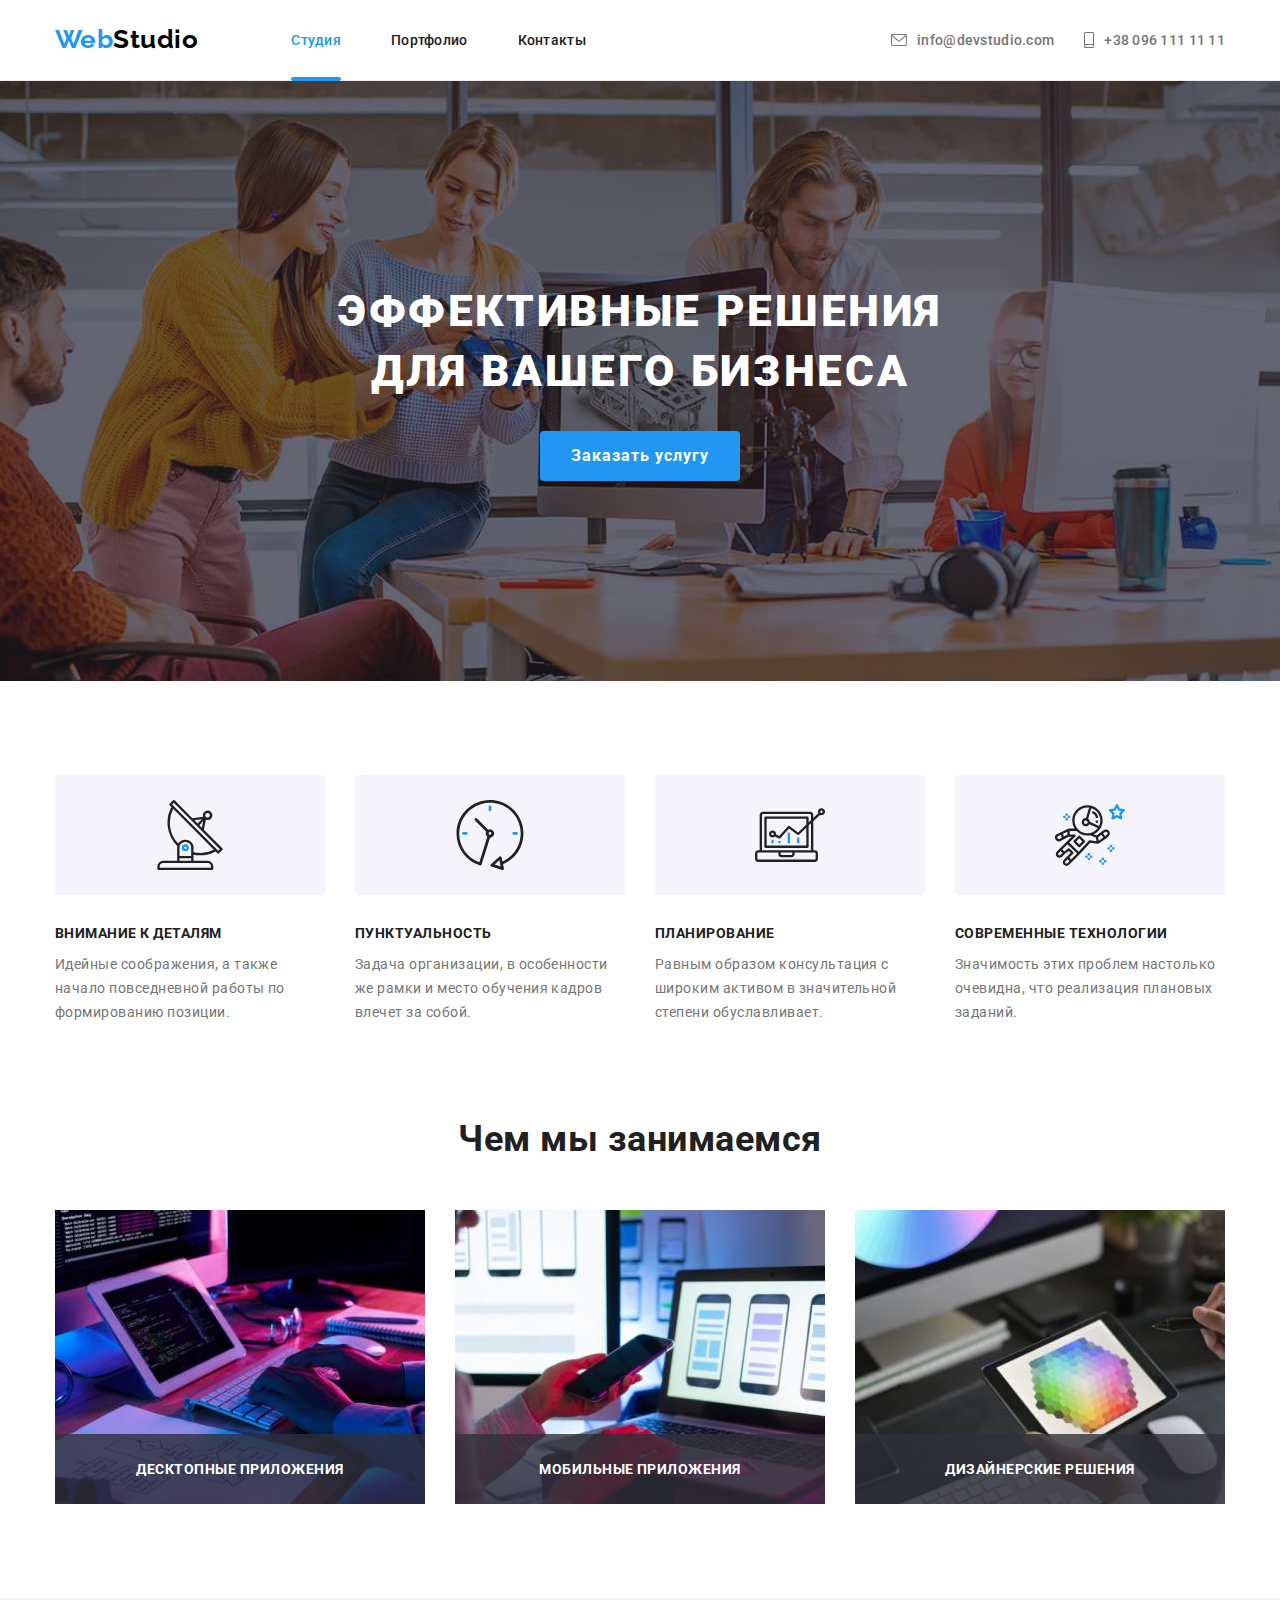
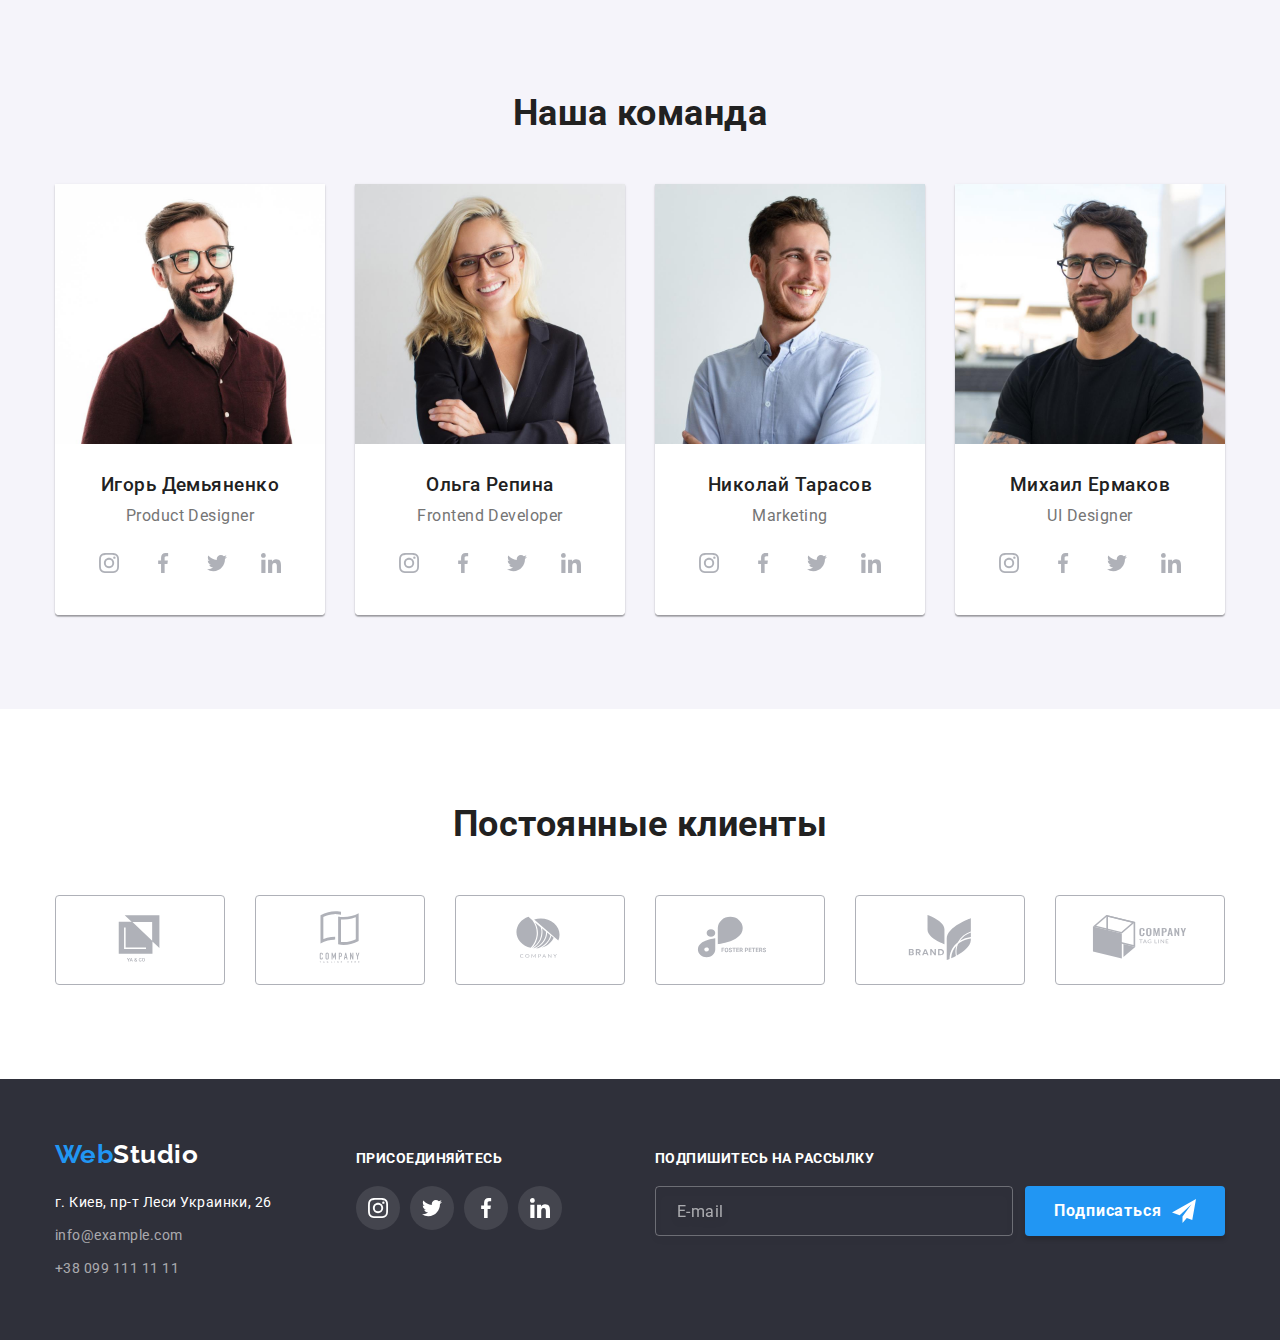
==== index.html @ a2071060 "adds files to project" ====
<!DOCTYPE html>
<html lang="ru">

<head>
  <meta charset="UTF-8">
  <meta http-equiv="X-UA-Compatible" content="IE=edge">
  <meta name="viewport" content="width=device-width, initial-scale=1.0">
  <title>Студия</title>
  <link rel="stylesheet" href="https://cdnjs.cloudflare.com/ajax/libs/modern-normalize/1.1.0/modern-normalize.css"
    integrity="sha512-Y0MM+V6ymRKN2zStTqzQ227DWhhp4Mzdo6gnlRnuaNCbc+YN/ZH0sBCLTM4M0oSy9c9VKiCvd4Jk44aCLrNS5Q=="
    crossorigin="anonymous" referrerpolicy="no-referrer" />
  <link rel="preconnect" href="https://fonts.googleapis.com">
  <link rel="preconnect" href="https://fonts.gstatic.com" crossorigin>
  <link href="https://fonts.googleapis.com/css2?family=Raleway:wght@700&family=Roboto:wght@400;500;700;900&display=swap"
    rel="stylesheet">
  <link rel="stylesheet" href="./css/styles.css">
</head>

<body>

  <!--шапка-->
  <header class="header-site">
    <div class="container header-conteiner">
      <a class="logo" href="./index.html" lang="en"> <span class="part-logo">Web</span>Studio</a>
      <nav>
        <ul class="navigation">
          <li class="navigation-item"><a class="navigation-link active" href="./index.html">Студия</a></li>
          <li class="navigation-item"><a class="navigation-link" href="./portfolio.html">Портфолио</a></li>
          <li class="navigation-item"><a class="navigation-link" href="">Контакты</a></li>
        </ul>
      </nav>
      <ul class="contact">
        <li class="contact-item">
          <a class="contact-link" href="mailto:info@devstudio.com" lang="en">
            <svg class="icon-heder" width="16" height="12">
              <use href="./images/icons.svg#icon-envelope"></use>
            </svg>info@devstudio.com
          </a>
        </li>
        <li class="contact-item">
          <a class="contact-link" href="tel:+380961111111">
            <svg class="icon-heder" width="10" height="16">
              <use href="./images/icons.svg#icon-smartphone"></use>
            </svg>+38 096 111 11 11
          </a>
        </li>
      </ul>
    </div>
  </header>
  <!--основний блок-->
  <main>
    <section class="section-hero">
      <!--<div class="container">-->
      <h1 class="title">Эффективные решения для вашего бизнеса</h1>
      <button class="btn" type="button" data-modal-open>Заказать услугу</button>
      <!--</div>-->
    </section>
    <section class="section">
      <div class="container">
        <h2 class="visually-hidden">Нашы преимущества</h2>
        <ul class="advantages">
          <li class="advantages-item">
            <div class="advantages-icon">
              <svg width="70" height="70">
                <use href="./images/icons.svg#icon-antenna"></use>
              </svg>
            </div>
            <h3 class="advantages-title">Внимание к деталям</h3>
            <p class="advantages-text">Идейные соображения, а также начало повседневной работы по формированию
              позиции.</p>
          </li>
          <li class="advantages-item">
            <div class="advantages-icon">
              <svg width="70" height="70">
                <use href="./images/icons.svg#icon-clock"></use>
              </svg>
            </div>
            <h3 class="advantages-title">Пунктуальность</h3>
            <p class="advantages-text">Задача организации, в особенности же рамки и место обучения кадров влечет за
              собой.</p>
          </li>
          <li class="advantages-item">
            <div class="advantages-icon">
              <svg width="70" height="70">
                <use href="./images/icons.svg#icon-diagram"></use>
              </svg>
            </div>
            <h3 class="advantages-title">Планирование</h3>
            <p class="advantages-text">Равным образом консультация с широким активом в значительной степени
              обуславливает.</p>
          </li>
          <li class="advantages-item">
            <div class="advantages-icon">
              <svg width="70" height="70">
                <use href="./images/icons.svg#icon-astronaut"></use>
              </svg>
            </div>
            <h3 class="advantages-title">Современные технологии</h3>
            <p class="advantages-text">Значимость этих проблем настолько очевидна, что реализация плановых заданий.
            </p>
          </li>
        </ul>
      </div>
    </section>
    <section class="section section-our-work">
      <div class="container">
        <h2 class="our-work-title">Чем мы занимаемся</h2>
        <ul class="our-work">
          <li class="our-work-item">
            <img src="./images/box_1.jpg" alt="пишем код" width="370" height="294">
            <div class="picture-caption">
              <h3 class="caption-title">Десктопные приложения</р>
            </div>
          </li>
          <li class="our-work-item">
            <img src="./images/box_2.jpg" alt="делаем мобильные приложения" width="370" height="294">
            <div class="picture-caption">
              <h3 class="caption-title">Мобильные приложения</h3>
            </div>
          </li>
          <li class="our-work-item">
            <img src="./images/box_3.jpg" alt="занимаемся дизайнерством" width="370" height="294">
            <div class="picture-caption">
              <h3 class="caption-title">Дизайнерские решения</h3>
            </div>
          </li>
        </ul>
      </div>
    </section>
    <section class="section section-background">
      <div class="container">
        <h2 class="team-title">Наша команда</h2>
        <ul class="team">
          <li class="team-item">
            <img src="./images/img_1.jpg" alt="Игорь Демьяненко" width="270" height="260">
            <div class="team-description">
              <h3 class="team-name">Игорь Демьяненко</h3>
              <p class="team-text">Product Designer</p>
              <ul class="social">
                <li class="social-item"><a class="social-link" href="">
                    <svg class="icon-social" width="20" height="20">
                      <use href="./images/icons.svg#icon-instagram"></use>
                    </svg></a>
                </li>
                <li class="social-item"><a class="social-link" href="">
                    <svg class="icon-social" width="20" height="20">
                      <use href="./images/icons.svg#icon-facebook"></use>
                    </svg></a>
                </li>
                <li class="social-item"><a class="social-link" href="">
                    <svg class="icon-social" width="20" height="20">
                      <use href="./images/icons.svg#icon-twitter"></use>
                    </svg></a>
                </li>
                <li class="social-item"><a class="social-link" href="">
                    <svg class="icon-social" width="20" height="20">
                      <use href="./images/icons.svg#icon-linkedin"></use>
                    </svg></a>
                </li>
              </ul>
            </div>
          </li>
          <li class="team-item">
            <img src="./images/img_2.jpg" alt="Ольга Репина" width="270" height="260">
            <div class="team-description">
              <h3 class="team-name">Ольга Репина</h3>
              <p class="team-text">Frontend Developer</p>
              <ul class="social">
                <li class="social-item"><a class="social-link" href="">
                    <svg class="icon-social" width="20" height="20">
                      <use href="./images/icons.svg#icon-instagram"></use>
                    </svg></a>
                </li>
                <li class="social-item"><a class="social-link" href="">
                    <svg class="icon-social" width="20" height="20">
                      <use href="./images/icons.svg#icon-facebook"></use>
                    </svg></a>
                </li>
                <li class="social-item"><a class="social-link" href="">
                    <svg class="icon-social" width="20" height="20">
                      <use href="./images/icons.svg#icon-twitter"></use>
                    </svg></a>
                </li>
                <li class="social-item"><a class="social-link" href="">
                    <svg class="icon-social" width="20" height="20">
                      <use href="./images/icons.svg#icon-linkedin"></use>
                    </svg></a>
                </li>
              </ul>
            </div>
          </li>
          <li class="team-item">
            <img src="./images/img_3.jpg" alt="Николай Тарасов" width="270" height="260">
            <div class="team-description">
              <h3 class="team-name">Николай Тарасов</h3>
              <p class="team-text">Marketing</p>
              <ul class="social">
                <li class="social-item"><a class="social-link" href="">
                    <svg class="icon-social" width="20" height="20">
                      <use href="./images/icons.svg#icon-instagram"></use>
                    </svg></a>
                </li>
                <li class="social-item"><a class="social-link" href="">
                    <svg class="icon-social" width="20" height="20">
                      <use href="./images/icons.svg#icon-facebook"></use>
                    </svg></a>
                </li>
                <li class="social-item"><a class="social-link" href="">
                    <svg class="icon-social" width="20" height="20">
                      <use href="./images/icons.svg#icon-twitter"></use>
                    </svg></a>
                </li>
                <li class="social-item"><a class="social-link" href="">
                    <svg class="icon-social" width="20" height="20">
                      <use href="./images/icons.svg#icon-linkedin"></use>
                    </svg></a>
                </li>
              </ul>
            </div>
          </li>
          <li class="team-item">
            <img src="./images/img_4.jpg" alt="Михаил Ермаков" width="270" height="260">
            <div class="team-description">
              <h3 class="team-name">Михаил Ермаков</h3>
              <p class="team-text">UI Designer</p>
              <ul class="social">
                <li class="social-item"><a class="social-link" href="">
                    <svg class="icon-social" width="20" height="20">
                      <use href="./images/icons.svg#icon-instagram"></use>
                    </svg></a>
                </li>
                <li class="social-item"><a class="social-link" href="">
                    <svg class="icon-social" width="20" height="20">
                      <use href="./images/icons.svg#icon-facebook"></use>
                    </svg></a>
                </li>
                <li class="social-item"><a class="social-link" href="">
                    <svg class="icon-social" width="20" height="20">
                      <use href="./images/icons.svg#icon-twitter"></use>
                    </svg></a>
                </li>
                <li class="social-item"><a class="social-link" href="">
                    <svg class="icon-social" width="20" height="20">
                      <use href="./images/icons.svg#icon-linkedin"></use>
                    </svg></a>
                </li>
              </ul>
            </div>
          </li>
        </ul>
      </div>
    </section>
    <section class="section">
      <div class="container">
        <h2 class="client-title">Постоянные клиенты</h2>
        <ul class="client">
          <li class="client-item"><a class="client-link" href="">
              <svg class="icon-client" width="106" height="60">
                <use href="./images/icons.svg#icon-Logo"></use>
              </svg></a></li>
          <li class="client-item"><a class="client-link" href="">
              <svg class="icon-client" width="106" height="60">
                <use href="./images/icons.svg#icon-Logocompany"></use>
              </svg></a></li>
          <li class="client-item"><a class="client-link" href="">
              <svg class="icon-client" width="106" height="60">
                <use href="./images/icons.svg#icon-Logocompanyone"></use>
              </svg></a></li>
          <li class="client-item"><a class="client-link" href="">
              <svg class="icon-client" width="106" height="60">
                <use href="./images/icons.svg#icon-Logofosters"></use>
              </svg></a></li>
          <li class="client-item"><a class="client-link" href="">
              <svg class="icon-client" width="106" height="60">
                <use href="./images/icons.svg#icon-Logobrand"></use>
              </svg></a></li>
          <li class="client-item"><a class="client-link" href="">
              <svg class="icon-client" width="106" height="60">
                <use href="./images/icons.svg#icon-Logotagline"></use>
              </svg></a></li>
        </ul>
      </div>
    </section>
  </main>
  <!--футер-->
  <footer class="footer-site">
    <div class="container footer-conteiner">
      <div class="logo-adress">
        <a class="logo-footer" href="./index.html" lang="en"> <span class="part-logo">Web</span>Studio</a>
        <address>
          <ul class="adress">
            <li class="adress-item"> <a class="adress-link" href="https://goo.gl/maps/tFTgQoa1LivprTz76" target="_blank"
                rel="noopener noreferrer nofollow">г. Киев, пр-т Леси Украинки, 26</a></li>
            <li class="adress-item"> <a class="adress-mail" href="mailto:info@devstudio.com"
                lang="en">info@example.com</a>
            </li>
            <li class="adress-item"> <a class="adress-tel" href="tel:+380961111111">+38 099 111 11 11</a></li>
          </ul>
        </address>
      </div>
      <div class="footer-social-conteiner">
        <p class="footer-text">присоединяйтесь</p>
        <ul class="social">
          <li class="social-item"><a class="social-link-footer" href="">
              <svg class="icon-social" width="20" height="20">
                <use href="./images/icons.svg#icon-instagram"></use>
              </svg></a>
          </li>
          <li class="social-item"><a class="social-link-footer" href="">
              <svg class="icon-social" width="20" height="20">
                <use href="./images/icons.svg#icon-twitter"></use>
              </svg></a>
          </li>
          <li class="social-item"><a class="social-link-footer" href="">
              <svg class="icon-social" width="20" height="20">
                <use href="./images/icons.svg#icon-facebook"></use>
              </svg></a>
          </li>
          <li class="social-item"><a class="social-link-footer" href="">
              <svg class="icon-social" width="20" height="20">
                <use href="./images/icons.svg#icon-linkedin"></use>
              </svg></a>
          </li>
        </ul>
      </div>
      <form class="form-subscribe">
        <p class="footer-text">Подпишитесь на рассылку</p>
        <div class="input-btn">
          <input class="input-subscribe" type="mail" name="subscribe-email" placeholder="E-mail">
          <button class="btn-subscribe" type="submit">Подписаться
            <svg class="icon-subscribe" width="24" height="24">
              <use href="./images/icons.svg#icon-send"></use>
            </svg></button>
        </div>
      </form>
    </div>
  </footer>
  <!--модалка для звернення-->
  <div class="backdrop is-hidden" data-modal>
    <div class="modal">
      <button type="button" class="btn-close" data-modal-close><svg class="icon-close" width="18" height="18">
          <use href="./images/icons.svg#icon-close-black"></use>
        </svg></button>
      <form class="field-form">
        <p class="field-form-title">Оставьте свои данные, мы вам перезвоним</p>
        <label class="field-label">
          <span class="mark">Имя</span>
          <input class="field-input" type="text" name="name">
          <svg class="field-icon" width="18" height="18">
            <use href="./images/icons.svg#icon-person-black"></use>
          </svg>
        </label>
        <label class="field-label">
          <span class="mark">Телефон</span>
          <input class="field-input" type="tel" name="tel">
          <svg class="field-icon" width="18" height="18">
            <use href="./images/icons.svg#icon-phone-black"></use>
          </svg>
        </label>
        <label class="field-label">
          <span class="mark">Почта</span>
          <input class="field-input" type="email" name="email">
          <svg class="field-icon" width="18" height="18">
            <use href="./images/icons.svg#icon-email-black"></use>
          </svg>
        </label>
        <label class="textarea-label">
          <span class="mark">Комментарий</span>
          <textarea class="field-textarea" name="textarea" placeholder="Введите текст"></textarea>
        </label>
        <label class="checkbox-label">
          <input class=" check visually-hidden" type="checkbox" name="policy">
          <span class="check-border">
            <svg width="16" height="15">
              <use href="./images/icons.svg#icon-Vector"></use>
            </svg>
          </span>
          <span class="checkbox-text">Соглашаюсь с рассылкой и принимаю
            <span class="checkbox-text">
              <a class="link-policy" href=""> <u> Условия договора </u></a></span></span>
        </label>
        <div class="field-btn">
          <button class="btn-send" type="submit">Отправить</button>
        </div>
      </form>
    </div>
  </div>
  <script src="./js/modal.js"></script>
</body>

</html>
---- css/styles.css ----
:root {
  --main-text-color: #212121;
  --secondary-text-color: #757575;
  --third-text-color: #fff;
  --accent-color: #2196f3;
  --margin-card: 30px;
}

body {
  font-family: Roboto, sans-serif;
  color: var(--main-text-color);
  letter-spacing: 0.03em;
}

h1,
h2,
h3,
p,
ul {
  margin: 0;
}

img {
  display: block;
  width: 100%;
  height: auto;
}

ul {
  list-style: none;
  padding: 0;
}

a {
  text-decoration: none;
}

.container {
  width: 1200px;
  margin: 0 auto;
  padding-left: 15px;
  padding-right: 15px;
}

.section {
  padding-top: 94px;
  padding-bottom: 94px;
}

/* ---------------------------HEADER---------------------------*/
.header-site {
  border-bottom: 1px solid #ececec;
  background-color: var(--third-text-color);
}

.header-conteiner {
  display: flex;
}

.logo {
  font-family: Raleway;
  font-weight: 700;
  font-size: 26px;
  line-height: calc(30.52 / 26);
  color: #000000;
  text-decoration: none;
  padding-top: 24px;
  padding-bottom: 25px;
  margin-right: 93px;
}

.part-logo {
  color: var(--accent-color);
}

.navigation {
  display: flex;
  font-weight: 500;
  font-size: 14px;
  line-height: calc(16.41 / 14);
  letter-spacing: 0.02em;
}

.navigation-item:not(:last-child) {
  margin-right: 50px;
}

.navigation-link {
  position: relative;
  display: block;
  height: 80px;
  padding-top: 32px;
  padding-bottom: 32px;
  color: var(--main-text-color);
  transition: color 250ms cubic-bezier(0.4, 0, 0.2, 1);
}

.navigation-link:hover,
.navigation-link:focus {
  color: var(--accent-color);
}

.active {
  color: var(--accent-color);
}

.active::after {
  position: absolute;
  content: '';
  display: block;
  background-color: var(--accent-color);
  width: 100%;
  height: 4px;
  border-radius: 2px;
  top: calc(100% - 3px);
}
.contact {
  display: flex;
  margin-left: auto;
}

.contact-item {
  font-weight: 500;
  font-size: 14px;
  line-height: calc(16.41 / 14);
  letter-spacing: 0.02em;
}

.contact-item:not(:last-child) {
  margin-right: 30px;
}

.contact-link {
  display: flex;
  align-items: center;
  padding-top: 32px;
  padding-bottom: 32px;
  color: var(--secondary-text-color);
  transition: color 250ms cubic-bezier(0.4, 0, 0.2, 1);
}

.contact-link:hover,
.contact-link:focus {
  color: var(--accent-color);
}

.icon-heder {
  fill: currentColor;
  margin-right: 10px;
}

/*----------------------------HERO--------------------------*/
.section-hero {
  background-image: linear-gradient(rgba(47, 48, 58, 0.4), rgba(47, 48, 58, 0.4)),
    url(../images/Img-hero.jpg);
  background-color: #c4c4c4;
  background-repeat: no-repeat;
  background-position: center;
  background-size: cover;
  height: 600px;
  max-width: 1600px;
  margin-right: auto;
  margin-left: auto;
  text-align: center;
  padding-top: 200px;
  padding-bottom: 200px;
}

.title {
  font-weight: 900;
  font-size: 44px;
  line-height: calc(60 / 44);
  text-align: center;
  letter-spacing: 0.06em;
  text-transform: uppercase;
  color: var(--third-text-color);
  max-width: 696px;
  margin: 0 auto 30px;
}

.btn {
  min-width: 200px;
  height: 50px;
  font-weight: 700;
  font-size: 16px;
  line-height: calc(30 / 16);
  align-items: center;
  text-align: center;
  letter-spacing: 0.06em;
  color: var(--third-text-color);
  background-color: var(--accent-color);
  border: transparent;
  border-radius: 4px;
  cursor: pointer;
  transition: background-color 250ms cubic-bezier(0.4, 0, 0.2, 1);
}

.btn:hover,
.btn:focus {
  background-color: #188ce8;
}

/*-----------------------SECTION ADVANTAGES----------------------*/
.visually-hidden {
  position: absolute;
  width: 1px;
  height: 1px;
  margin: -1px;
  padding: 0;
  overflow: hidden;
  border: 0;
  clip: rect(0 0 0 0);
}

.advantages {
  display: flex;
}

.advantages-item:not(:last-child) {
  margin-right: 30px;
}

.advantages-title {
  margin-bottom: 10px;
  font-size: 14px;
  font-weight: 700;
  line-height: calc(16.41 / 14);
  text-transform: uppercase;
}

.advantages-text {
  font-size: 14px;
  line-height: calc(24 / 14);
  color: var(--secondary-text-color);
}

.advantages-icon {
  display: flex;
  align-items: center;
  justify-content: center;
  margin-bottom: 30px;
  width: 270px;
  height: 120px;
  background-color: #f5f4fa;
  border-radius: 4px;
}
/*-----------------------SECTION OUR WORK END TEAM END CLIENT--------------------*/
.our-work-title,
.team-title,
.client-title {
  margin-bottom: 50px;
  font-weight: 700;
  font-size: 36px;
  line-height: calc(42 / 36);
  text-align: center;
}

.section-our-work {
  padding-top: 0;
}

.our-work {
  display: flex;
}

.our-work-item:not(:last-child) {
  margin-right: 30px;
}
.our-work-item {
  position: relative;
}

.picture-caption {
  position: absolute;
  display: flex;
  justify-content: center;
  align-items: center;
  bottom: 0;
  left: 0;
  background-color: rgba(47, 48, 58, 0.8);
  width: 100%;
  height: 70px;
}

.caption-title {
  font-weight: 700;
  font-size: 14px;
  line-height: calc(16.41 / 14);
  text-transform: uppercase;
  color: var(--third-text-color);
}

.section-background {
  background-color: #f5f4fa;
}

.team {
  display: flex;
  font-size: 16px;
  line-height: calc(19 / 16);
  text-align: center;
}

.team-item:not(:last-child) {
  margin-right: 30px;
}
.team-item {
  box-shadow: 0px 1px 3px rgba(0, 0, 0, 0.12), 0px 1px 1px rgba(0, 0, 0, 0.14),
    0px 2px 1px rgba(0, 0, 0, 0.2);
  border-radius: 0px 0px 4px 4px;
}
.team-description {
  padding-top: 30px;
  padding-bottom: 30px;
  background-color: var(--third-text-color);
  border-radius: 0px 0px 4px 4px;
}

.team-name {
  font-weight: 500;
  margin-bottom: 10px;
}

.team-text {
  font-weight: 400;
  color: var(--secondary-text-color);
  margin-bottom: 16px;
}

.social {
  display: flex;
  justify-content: center;
  align-items: center;
}

.social-item:not(:last-child) {
  margin-right: 10px;
}

.social-item {
  display: flex;
}

.social-link {
  display: block;
  padding: 12px;
  width: 44px;
  height: 44px;
  border-radius: 50%;
  color: #afb1b8;
  transition: background-color 250ms cubic-bezier(0.4, 0, 0.2, 1);
}

.social-link:hover,
.social-link:focus {
  background-color: var(--accent-color);
}
.icon-social {
  fill: currentColor;
  transition: fill 250ms cubic-bezier(0.4, 0, 0.2, 1);
}

.social-link:hover > .icon-social {
  fill: var(--third-text-color);
}
.social-link:focus > .icon-social {
  fill: var(--third-text-color);
}
.client {
  display: flex;
}

.client-item:not(:last-child) {
  margin-right: 30px;
}
.client-link {
  display: block;
  padding: 12px 31px;
  border: 1px solid #afb1b8;
  color: #afb1b8;
  border-radius: 4px;
  transition: border 250ms cubic-bezier(0.4, 0, 0.2, 1);
}

.icon-client {
  fill: currentColor;
  transition: fill 250ms cubic-bezier(0.4, 0, 0.2, 1);
}

.client-link:hover,
.client-link:focus {
  border: 1px solid var(--accent-color);
}

.client-link:hover > .icon-client {
  fill: var(--accent-color);
}

.client-link:focus > .icon-client {
  fill: var(--accent-color);
}

/*--------------------FOOTER---------------------------*/
.footer-site {
  background-color: #2f303a;
  padding-top: 60px;
  padding-bottom: 60px;
}

.logo-footer {
  font-family: Raleway;
  font-weight: 700;
  font-size: 26px;
  line-height: calc(30.52 / 26);
  color: var(--third-text-color);
  text-decoration: none;
  display: block;
  margin-bottom: 20px;
}

.footer-conteiner {
  display: flex;
  align-items: baseline;
}

.footer-social-conteiner {
  margin-right: 93px;
}

.footer-text {
  font-weight: 700;
  font-size: 14px;
  line-height: calc(16 / 14);
  text-transform: uppercase;
  color: var(--third-text-color);
  margin-bottom: 20px;
}

.social-link-footer {
  display: block;
  padding: 12px;
  width: 44px;
  height: 44px;
  border-radius: 50%;
  color: var(--third-text-color);
  background-color: rgba(255, 255, 255, 0.1);
  transition: background-color 250ms cubic-bezier(0.4, 0, 0.2, 1);
}

.social-link-footer:focus,
.social-link-footer:hover {
  background-color: var(--accent-color);
}

.logo-adress {
  flex-grow: 1;
  margin-right: 70px;
}
.adress {
  font-style: normal;
  font-size: 14px;
  line-height: calc(24 / 14);
}

.adress-item:not(:last-child) {
  margin-bottom: 9px;
}

.adress-link {
  color: var(--third-text-color);
}

.adress-mail,
.adress-tel {
  color: rgba(255, 255, 255, 0.6);
}

.form-subscribe {
  display: flex;
  flex-direction: column;
}

.input-btn {
  display: flex;
}
.input-subscribe {
  width: 358px;
  padding: 5px;
  color: rgba(255, 255, 255, 0.6);
  height: 50px;
  margin-right: 12px;
  background-color: transparent;
  border: 1px solid rgba(255, 255, 255, 0.3);
  outline: none;
  border-radius: 4px;
  filter: drop-shadow(0px 4px 4px rgba(0, 0, 0, 0.15));
}

.input-subscribe::placeholder {
  font-size: 16px;
  line-height: calc(20 / 16);
  letter-spacing: 0.03em;
  color: rgba(255, 255, 255, 0.6);
  padding-left: 16px;
}

.btn-subscribe {
  display: flex;
  align-items: center;
  justify-content: center;
  min-width: 200px;
  height: 50px;
  font-weight: 700;
  font-size: 16px;
  line-height: calc(30 / 16);
  letter-spacing: 0.06em;
  color: var(--third-text-color);
  background-color: var(--accent-color);
  box-shadow: 0px 4px 4px rgba(0, 0, 0, 0.15);
  border-radius: 4px;
  border: transparent;
}

.icon-subscribe {
  fill: var(--third-text-color);
  margin-left: 10px;
}
/*--------------------PORTFOLIO------------------------*/
.portfolio-title-hidden {
  position: absolute;
  width: 1px;
  height: 1px;
  margin: -1px;
  padding: 0;
  overflow: hidden;
  border: 0;
  clip: rect(0 0 0 0);
}

.filter {
  display: flex;
  justify-content: center;
  align-items: center;
  margin-bottom: 50px;
}

.filter-item:not(:last-child) {
  margin-right: 8px;
}

.filter-btn {
  font-weight: 500;
  font-size: 16px;
  line-height: calc(26 / 16);
  text-align: center;
  letter-spacing: 0.03em;
  background-color: #f5f4fa;
  border-radius: 4px;
  padding: 6px 22px;
  border: none;
  cursor: pointer;
  transition: background-color 250ms cubic-bezier(0.4, 0, 0.2, 1),
    box-shadow 250ms cubic-bezier(0.4, 0, 0.2, 1), color 250ms cubic-bezier(0.4, 0, 0.2, 1);
}

.filter-btn:focus,
.filter-btn:hover {
  box-shadow: 0px 3px 1px rgba(0, 0, 0, 0.1), 0px 1px 2px rgba(0, 0, 0, 0.08),
    0px 2px 2px rgba(0, 0, 0, 0.12);
  border-radius: 4px;
  background-color: var(--accent-color);
  color: var(--third-text-color);
}

.gallery {
  display: flex;
  flex-wrap: wrap;
  padding: 0;
  margin: 0;
  margin-right: calc(-1 * var(--margin-card));
  margin-bottom: calc(-1 * var(--margin-card));
}

.gallery-item {
  flex-basis: calc(100% / 3 - var(--margin-card));
  margin-right: var(--margin-card);
  margin-bottom: var(--margin-card);
}

.gallery-link {
  display: block;
  color: var(--main-text-color);
  transition: box-shadow 250ms cubic-bezier(0.4, 0, 0.2, 1);
}

.gallery-link:hover,
.gallery-link:focus {
  box-shadow: 0px 1px 1px rgba(0, 0, 0, 0.12), 0px 4px 4px rgba(0, 0, 0, 0.06),
    1px 4px 6px rgba(0, 0, 0, 0.16);
}

.gallery-overlay {
  position: relative;
  overflow: hidden;
}

.gallery-overlay-text {
  position: absolute;
  bottom: 0;
  left: 0;
  height: 100%;
  /* overflow: auto; */
  transform: translateY(100%);
  background-color: rgba(33, 150, 243, 0.9);
  font-size: 18px;
  line-height: calc(28 / 18);
  color: var(--third-text-color);
  padding: 63px 24px;
  transition: transform 250ms cubic-bezier(0.4, 0, 0.2, 1);
}

.gallery-link:hover .gallery-overlay-text,
.gallery-link:focus .gallery-overlay-text {
  transform: translateY(0%);
}

.gallery-description {
  padding: 20px 24px;
  background-color: var(--third-text-color);
  border-bottom: 1px solid #eee;
  border-right: 1px solid #eee;
  border-left: 1px solid #eee;
}

.gallery-title {
  font-weight: 700;
  font-size: 18px;
  line-height: calc(36 / 18);
  letter-spacing: 0.06em;
  margin-bottom: 4px;
}

.gallery-text {
  font-size: 16px;
  line-height: calc(30 / 16);
  color: var(--secondary-text-color);
}

/* ---------------BACKDROP END MODAL------------------ */
.backdrop {
  position: fixed;
  background-color: rgba(0, 0, 0, 0.2);
  height: 100vh;
  width: 100vw;
  top: 0;
  opacity: 1;
  transition: opacity 500ms cubic-bezier(0.4, 0, 0.2, 1),
    visibility 500ms cubic-bezier(0.4, 0, 0.2, 1);
}

.backdrop.is-hidden {
  opacity: 0;
  visibility: hidden;
  pointer-events: none;
}

.backdrop.is-hidden .modal {
  transform: translate(-50%, -50%) scale(0);
}

.modal {
  position: absolute;
  transform: translate(-50%, -50%) scale(1);
  width: 528px;
  height: 581px;
  top: 50%;
  left: 50%;
  background: var(--third-text-color);
  box-shadow: 0px 1px 3px rgba(0, 0, 0, 0.12), 0px 1px 1px rgba(0, 0, 0, 0.14),
    0px 2px 1px rgba(0, 0, 0, 0.2);
  border-radius: 4px;
  transition: transform 500ms cubic-bezier(0.4, 0, 0.2, 1);
}

.btn-close {
  position: absolute;
  display: flex;
  align-items: center;
  right: 8px;
  top: 8px;
  min-width: 30px;
  height: 30px;
  background-color: var(--third-text-color);
  border: 1px solid rgba(0, 0, 0, 0.1);
  border-radius: 50%;
}

.btn-close:focus .icon-close,
.btn-close:hover .icon-close {
  fill: var(--accent-color);
}

.icon-close {
  transition: fill 250ms cubic-bezier(0.4, 0, 0.2, 1);
}
/* ------------FORM--------------------- */
.field-form {
  display: flex;
  flex-direction: column;
  padding: 40px;
}

.field-form-title {
  font-weight: 700;
  font-size: 20px;
  line-height: calc(23 / 20);
  text-align: center;
  letter-spacing: 0.03em;
  color: var(--main-text-color);
  margin-bottom: 12px;
}

.field-label {
  position: relative;
  margin-bottom: 10px;
  display: flex;
  flex-direction: column;
}

.mark {
  font-size: 12px;
  line-height: calc(14 / 12);
  letter-spacing: 0.01em;
  color: var(--secondary-text-color);
  margin-bottom: 4px;
}

.field-input {
  height: 40px;
  padding-left: 42px;
  border: 1px solid rgba(33, 33, 33, 0.2);
  border-radius: 4px;
  outline: none;
  transition: border 250ms cubic-bezier(0.4, 0, 0.2, 1);
}

.field-icon {
  position: absolute;
  top: 50%;
  left: 12px;
  transition: fill 250ms cubic-bezier(0.4, 0, 0.2, 1);
}

.field-input:focus {
  border-color: var(--accent-color);
  cursor: pointer;
}

.field-input:focus + .field-icon {
  fill: var(--accent-color);
}

.field-textarea {
  width: 100%;
  height: 120px;
  border: 1px solid rgba(33, 33, 33, 0.2);
  box-sizing: border-box;
  border-radius: 4px;
  padding: 12px 16px;
  resize: none;
  outline: none;
  transition: border 250ms cubic-bezier(0.4, 0, 0.2, 1);
}

.field-textarea:focus {
  border-color: var(--accent-color);
  cursor: pointer;
}
.textarea-label {
  display: flex;
  flex-direction: column;
  margin-bottom: 20px;
}

.field-textarea::placeholder {
  font-size: 12px;
  line-height: calc(14 / 12);
  letter-spacing: 0.01em;
  color: rgba(117, 117, 117, 0.5);
}
.checkbox-label {
  display: flex;
  align-items: center;
  justify-content: center;
  margin-bottom: 30px;
  cursor: pointer;
}

.check-border {
  width: 16px;
  height: 15px;
  border: 2px solid var(--main-text-color);
  border-radius: 2px;
  display: flex;
  align-items: center;
  justify-content: center;
  margin-right: 8px;
  transition: boborder-color 250ms cubic-bezier(0.4, 0, 0.2, 1),
    background-color 250ms cubic-bezier(0.4, 0, 0.2, 1);
}

.checkbox-text {
  font-size: 14px;
  line-height: calc(24 / 14);
  color: var(--secondary-text-color);
}
.check:checked + .check-border {
  border-color: var(--accent-color);
  background-color: var(--accent-color);
}

.link-policy {
  color: var(--accent-color);
}

.field-btn {
  text-align: center;
}

.btn-send {
  min-width: 200px;
  height: 50px;
  font-weight: 700;
  font-size: 16px;
  line-height: calc(30 / 16);
  letter-spacing: 0.06em;
  color: var(--third-text-color);
  background-color: var(--accent-color);
  box-shadow: 0px 4px 4px rgba(0, 0, 0, 0.15);
  border: transparent;
  border-radius: 4px;
  transition: background-color 250ms cubic-bezier(0.4, 0, 0.2, 1);
}

.btn-send:hover,
.btn-send:focus {
  background-color: #188ce8;
  cursor: pointer;
}
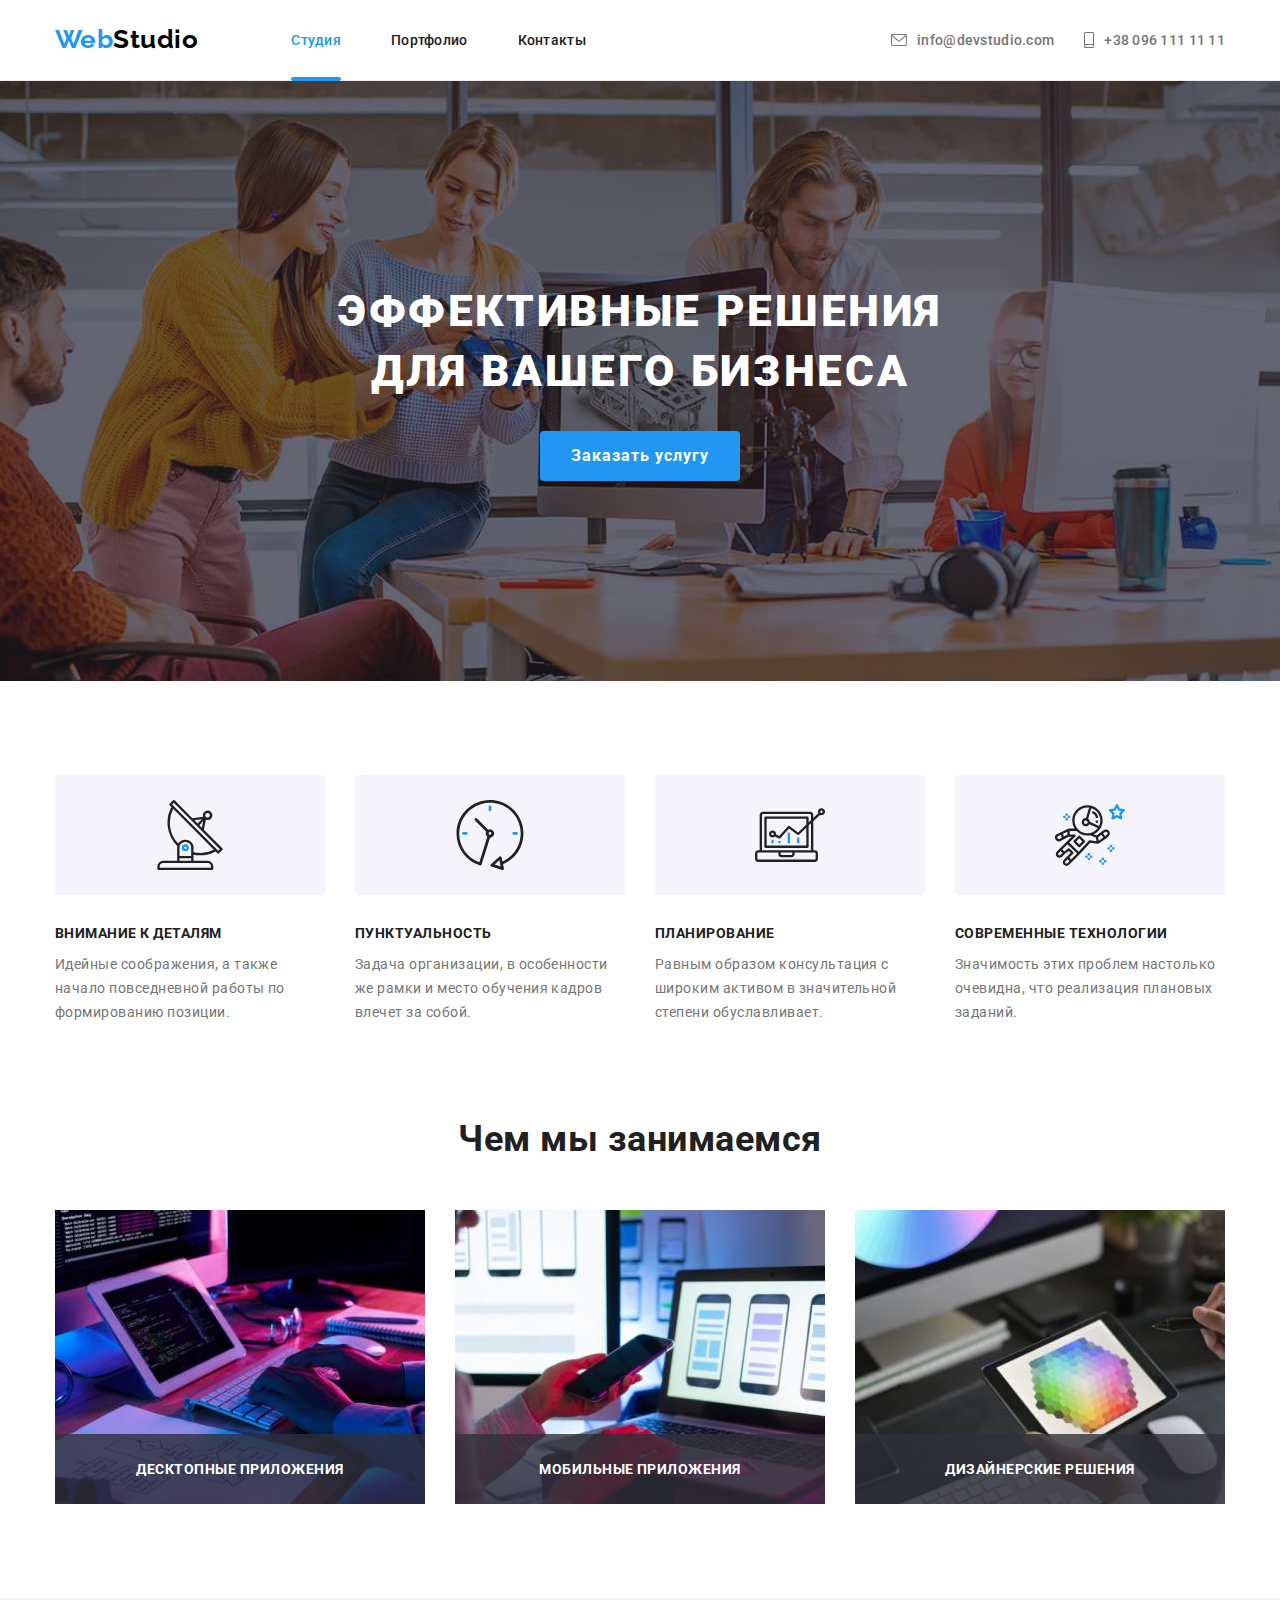
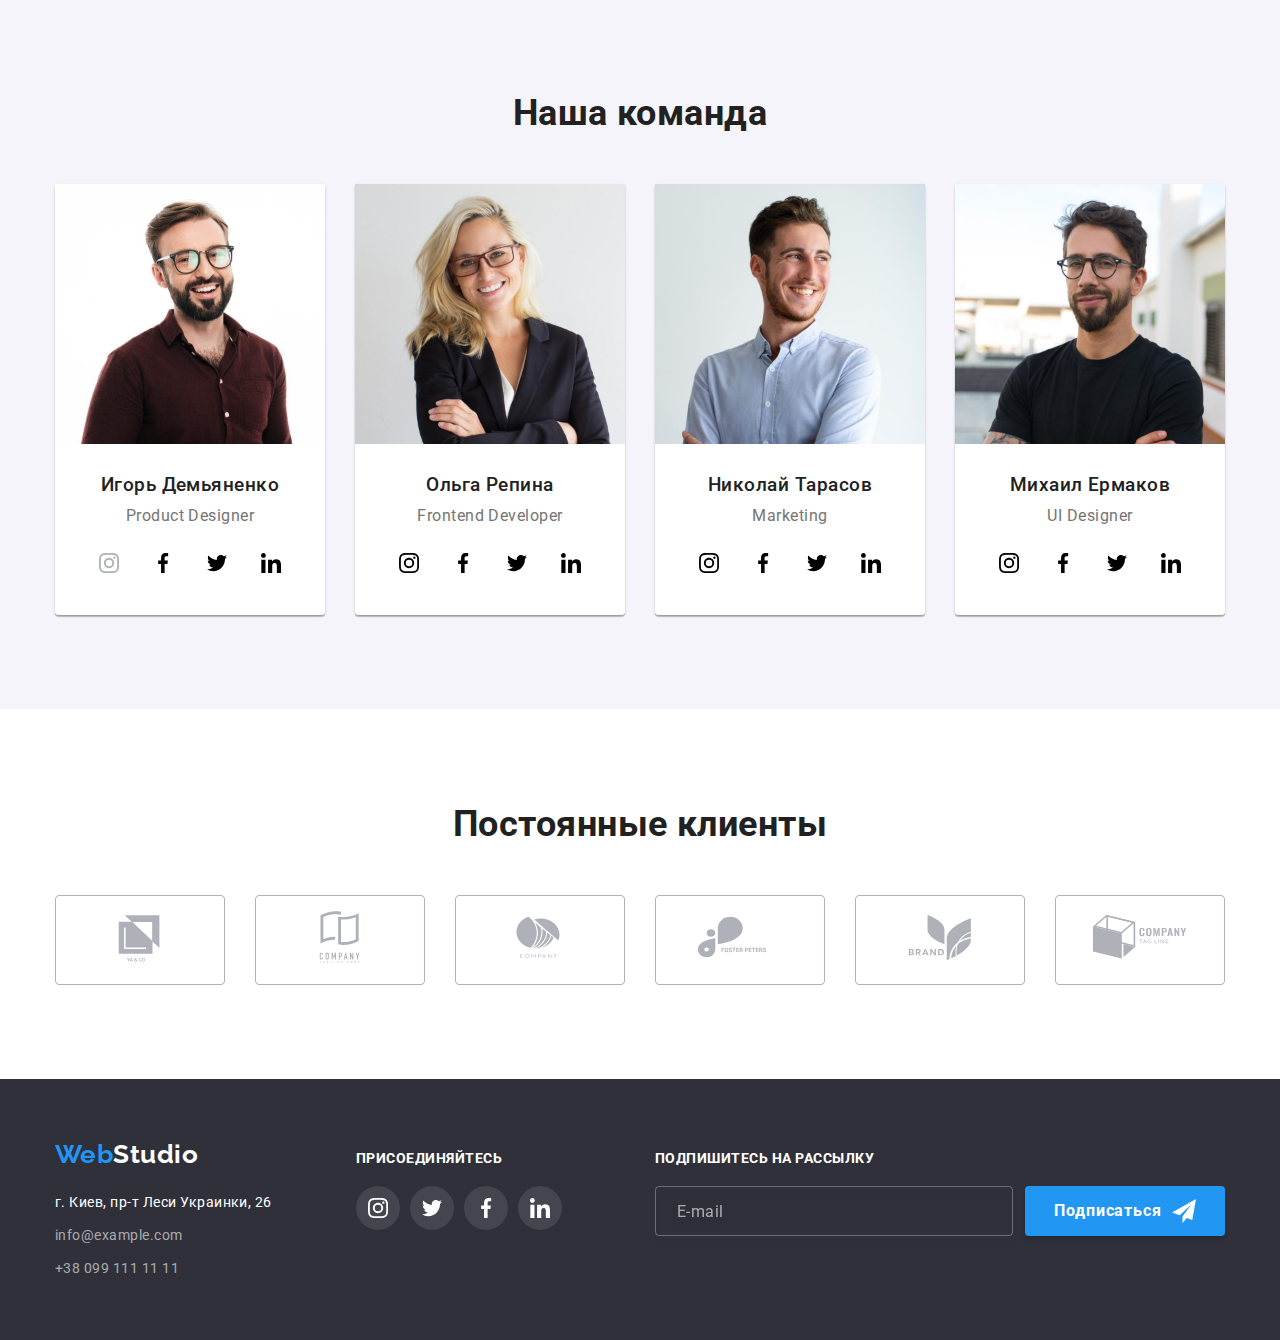
==== commit 00f1f34e: "refactoring to methodology BEM" ====
--- a/index.html
+++ b/index.html
@@ -19,27 +19,27 @@
 <body>
 
   <!--шапка-->
-  <header class="header-site">
+  <header class="header">
     <div class="container header-conteiner">
-      <a class="logo" href="./index.html" lang="en"> <span class="part-logo">Web</span>Studio</a>
+      <a class="header-logo" href="./index.html" lang="en"> <span class="header-logo__part">Web</span>Studio</a>
       <nav>
         <ul class="navigation">
-          <li class="navigation-item"><a class="navigation-link active" href="./index.html">Студия</a></li>
-          <li class="navigation-item"><a class="navigation-link" href="./portfolio.html">Портфолио</a></li>
-          <li class="navigation-item"><a class="navigation-link" href="">Контакты</a></li>
+          <li class="navigation__item"><a class="navigation__link active" href="./index.html">Студия</a></li>
+          <li class="navigation__item"><a class="navigation__link" href="./portfolio.html">Портфолио</a></li>
+          <li class="navigation__item"><a class="navigation__link" href="">Контакты</a></li>
         </ul>
       </nav>
       <ul class="contact">
-        <li class="contact-item">
-          <a class="contact-link" href="mailto:info@devstudio.com" lang="en">
-            <svg class="icon-heder" width="16" height="12">
+        <li class="contact__item">
+          <a class="contact__link" href="mailto:info@devstudio.com" lang="en">
+            <svg class="contact__icon" width="16" height="12">
               <use href="./images/icons.svg#icon-envelope"></use>
             </svg>info@devstudio.com
           </a>
         </li>
-        <li class="contact-item">
-          <a class="contact-link" href="tel:+380961111111">
-            <svg class="icon-heder" width="10" height="16">
+        <li class="contact__item">
+          <a class="contact__link" href="tel:+380961111111">
+            <svg class="contact__icon" width="10" height="16">
               <use href="./images/icons.svg#icon-smartphone"></use>
             </svg>+38 096 111 11 11
           </a>
@@ -49,198 +49,196 @@
   </header>
   <!--основний блок-->
   <main>
-    <section class="section-hero">
-      <!--<div class="container">-->
-      <h1 class="title">Эффективные решения для вашего бизнеса</h1>
-      <button class="btn" type="button" data-modal-open>Заказать услугу</button>
-      <!--</div>-->
+    <section class="hero">
+      <h1 class="hero__title">Эффективные решения для вашего бизнеса</h1>
+      <button class="hero__btn" type="button" data-modal-open>Заказать услугу</button>
     </section>
     <section class="section">
       <div class="container">
         <h2 class="visually-hidden">Нашы преимущества</h2>
         <ul class="advantages">
-          <li class="advantages-item">
-            <div class="advantages-icon">
+          <li class="advantages__item">
+            <div class="advantages__icon">
               <svg width="70" height="70">
                 <use href="./images/icons.svg#icon-antenna"></use>
               </svg>
             </div>
-            <h3 class="advantages-title">Внимание к деталям</h3>
-            <p class="advantages-text">Идейные соображения, а также начало повседневной работы по формированию
+            <h3 class="advantages__title">Внимание к деталям</h3>
+            <p class="advantages__text">Идейные соображения, а также начало повседневной работы по формированию
               позиции.</p>
           </li>
-          <li class="advantages-item">
-            <div class="advantages-icon">
+          <li class="advantages__item">
+            <div class="advantages__icon">
               <svg width="70" height="70">
                 <use href="./images/icons.svg#icon-clock"></use>
               </svg>
             </div>
-            <h3 class="advantages-title">Пунктуальность</h3>
-            <p class="advantages-text">Задача организации, в особенности же рамки и место обучения кадров влечет за
+            <h3 class="advantages__title">Пунктуальность</h3>
+            <p class="advantages__text">Задача организации, в особенности же рамки и место обучения кадров влечет за
               собой.</p>
           </li>
-          <li class="advantages-item">
-            <div class="advantages-icon">
+          <li class="advantages__item">
+            <div class="advantages__icon">
               <svg width="70" height="70">
                 <use href="./images/icons.svg#icon-diagram"></use>
               </svg>
             </div>
-            <h3 class="advantages-title">Планирование</h3>
-            <p class="advantages-text">Равным образом консультация с широким активом в значительной степени
+            <h3 class="advantages__title">Планирование</h3>
+            <p class="advantages__text">Равным образом консультация с широким активом в значительной степени
               обуславливает.</p>
           </li>
-          <li class="advantages-item">
-            <div class="advantages-icon">
+          <li class="advantages__item">
+            <div class="advantages__icon">
               <svg width="70" height="70">
                 <use href="./images/icons.svg#icon-astronaut"></use>
               </svg>
             </div>
-            <h3 class="advantages-title">Современные технологии</h3>
-            <p class="advantages-text">Значимость этих проблем настолько очевидна, что реализация плановых заданий.
+            <h3 class="advantages__title">Современные технологии</h3>
+            <p class="advantages__text">Значимость этих проблем настолько очевидна, что реализация плановых заданий.
             </p>
           </li>
         </ul>
       </div>
     </section>
-    <section class="section section-our-work">
+    <section class="section development">
       <div class="container">
-        <h2 class="our-work-title">Чем мы занимаемся</h2>
-        <ul class="our-work">
-          <li class="our-work-item">
+        <h2 class="development__title">Чем мы занимаемся</h2>
+        <ul class="development__list">
+          <li class="development__item">
             <img src="./images/box_1.jpg" alt="пишем код" width="370" height="294">
-            <div class="picture-caption">
-              <h3 class="caption-title">Десктопные приложения</р>
-            </div>
-          </li>
-          <li class="our-work-item">
+            <div class="development__image">
+              <h3 class="development__subtitle">Десктопные приложения</р>
+            </div>
+          </li>
+          <li class="development__item">
             <img src="./images/box_2.jpg" alt="делаем мобильные приложения" width="370" height="294">
-            <div class="picture-caption">
-              <h3 class="caption-title">Мобильные приложения</h3>
-            </div>
-          </li>
-          <li class="our-work-item">
+            <div class="development__image">
+              <h3 class="development__subtitle">Мобильные приложения</h3>
+            </div>
+          </li>
+          <li class="development__item">
             <img src="./images/box_3.jpg" alt="занимаемся дизайнерством" width="370" height="294">
-            <div class="picture-caption">
-              <h3 class="caption-title">Дизайнерские решения</h3>
-            </div>
-          </li>
-        </ul>
-      </div>
-    </section>
-    <section class="section section-background">
+            <div class="development__image">
+              <h3 class="development__subtitle">Дизайнерские решения</h3>
+            </div>
+          </li>
+        </ul>
+      </div>
+    </section>
+    <section class="section section-background team">
       <div class="container">
-        <h2 class="team-title">Наша команда</h2>
-        <ul class="team">
-          <li class="team-item">
+        <h2 class="team__title">Наша команда</h2>
+        <ul class="team__list">
+          <li class="team__item">
             <img src="./images/img_1.jpg" alt="Игорь Демьяненко" width="270" height="260">
-            <div class="team-description">
-              <h3 class="team-name">Игорь Демьяненко</h3>
-              <p class="team-text">Product Designer</p>
+            <div class="team__description">
+              <h3 class="team__name">Игорь Демьяненко</h3>
+              <p class="team__text">Product Designer</p>
               <ul class="social">
-                <li class="social-item"><a class="social-link" href="">
-                    <svg class="icon-social" width="20" height="20">
+                <li class="social__item"><a class="social__link" href="">
+                    <svg class="social__icon" width="20" height="20">
                       <use href="./images/icons.svg#icon-instagram"></use>
                     </svg></a>
                 </li>
-                <li class="social-item"><a class="social-link" href="">
-                    <svg class="icon-social" width="20" height="20">
+                <li class="social__item"><a class="social__link" href="">
+                    <svg class="icon__social" width="20" height="20">
                       <use href="./images/icons.svg#icon-facebook"></use>
                     </svg></a>
                 </li>
-                <li class="social-item"><a class="social-link" href="">
-                    <svg class="icon-social" width="20" height="20">
+                <li class="social__item"><a class="social__link" href="">
+                    <svg class="icon__social" width="20" height="20">
                       <use href="./images/icons.svg#icon-twitter"></use>
                     </svg></a>
                 </li>
-                <li class="social-item"><a class="social-link" href="">
-                    <svg class="icon-social" width="20" height="20">
+                <li class="social__item"><a class="social__link" href="">
+                    <svg class="icon__social" width="20" height="20">
                       <use href="./images/icons.svg#icon-linkedin"></use>
                     </svg></a>
                 </li>
               </ul>
             </div>
           </li>
-          <li class="team-item">
+          <li class="team__item">
             <img src="./images/img_2.jpg" alt="Ольга Репина" width="270" height="260">
-            <div class="team-description">
-              <h3 class="team-name">Ольга Репина</h3>
-              <p class="team-text">Frontend Developer</p>
+            <div class="team__description">
+              <h3 class="team__name">Ольга Репина</h3>
+              <p class="team__text">Frontend Developer</p>
               <ul class="social">
-                <li class="social-item"><a class="social-link" href="">
-                    <svg class="icon-social" width="20" height="20">
+                <li class="social__item"><a class="social__link" href="">
+                    <svg class="icon__social" width="20" height="20">
                       <use href="./images/icons.svg#icon-instagram"></use>
                     </svg></a>
                 </li>
-                <li class="social-item"><a class="social-link" href="">
-                    <svg class="icon-social" width="20" height="20">
+                <li class="social__item"><a class="social__link" href="">
+                    <svg class="icon__social" width="20" height="20">
                       <use href="./images/icons.svg#icon-facebook"></use>
                     </svg></a>
                 </li>
-                <li class="social-item"><a class="social-link" href="">
-                    <svg class="icon-social" width="20" height="20">
+                <li class="social__item"><a class="social__link" href="">
+                    <svg class="icon__social" width="20" height="20">
                       <use href="./images/icons.svg#icon-twitter"></use>
                     </svg></a>
                 </li>
-                <li class="social-item"><a class="social-link" href="">
-                    <svg class="icon-social" width="20" height="20">
+                <li class="social__item"><a class="social__link" href="">
+                    <svg class="icon__social" width="20" height="20">
                       <use href="./images/icons.svg#icon-linkedin"></use>
                     </svg></a>
                 </li>
               </ul>
             </div>
           </li>
-          <li class="team-item">
+          <li class="team__item">
             <img src="./images/img_3.jpg" alt="Николай Тарасов" width="270" height="260">
-            <div class="team-description">
-              <h3 class="team-name">Николай Тарасов</h3>
-              <p class="team-text">Marketing</p>
+            <div class="team__description">
+              <h3 class="team__name">Николай Тарасов</h3>
+              <p class="team__text">Marketing</p>
               <ul class="social">
-                <li class="social-item"><a class="social-link" href="">
-                    <svg class="icon-social" width="20" height="20">
+                <li class="social__item"><a class="social__link" href="">
+                    <svg class="icon__social" width="20" height="20">
                       <use href="./images/icons.svg#icon-instagram"></use>
                     </svg></a>
                 </li>
-                <li class="social-item"><a class="social-link" href="">
-                    <svg class="icon-social" width="20" height="20">
+                <li class="social__item"><a class="social__link" href="">
+                    <svg class="icon__social" width="20" height="20">
                       <use href="./images/icons.svg#icon-facebook"></use>
                     </svg></a>
                 </li>
-                <li class="social-item"><a class="social-link" href="">
-                    <svg class="icon-social" width="20" height="20">
+                <li class="social__item"><a class="social__link" href="">
+                    <svg class="icon__social" width="20" height="20">
                       <use href="./images/icons.svg#icon-twitter"></use>
                     </svg></a>
                 </li>
-                <li class="social-item"><a class="social-link" href="">
-                    <svg class="icon-social" width="20" height="20">
+                <li class="social__item"><a class="social__link" href="">
+                    <svg class="icon__social" width="20" height="20">
                       <use href="./images/icons.svg#icon-linkedin"></use>
                     </svg></a>
                 </li>
               </ul>
             </div>
           </li>
-          <li class="team-item">
+          <li class="team__item">
             <img src="./images/img_4.jpg" alt="Михаил Ермаков" width="270" height="260">
-            <div class="team-description">
-              <h3 class="team-name">Михаил Ермаков</h3>
-              <p class="team-text">UI Designer</p>
+            <div class="team__description">
+              <h3 class="team__name">Михаил Ермаков</h3>
+              <p class="team__text">UI Designer</p>
               <ul class="social">
-                <li class="social-item"><a class="social-link" href="">
-                    <svg class="icon-social" width="20" height="20">
+                <li class="social__item"><a class="social__link" href="">
+                    <svg class="icon__social" width="20" height="20">
                       <use href="./images/icons.svg#icon-instagram"></use>
                     </svg></a>
                 </li>
-                <li class="social-item"><a class="social-link" href="">
-                    <svg class="icon-social" width="20" height="20">
+                <li class="social__item"><a class="social__link" href="">
+                    <svg class="icon__social" width="20" height="20">
                       <use href="./images/icons.svg#icon-facebook"></use>
                     </svg></a>
                 </li>
-                <li class="social-item"><a class="social-link" href="">
-                    <svg class="icon-social" width="20" height="20">
+                <li class="social__item"><a class="social__link" href="">
+                    <svg class="icon__social" width="20" height="20">
                       <use href="./images/icons.svg#icon-twitter"></use>
                     </svg></a>
                 </li>
-                <li class="social-item"><a class="social-link" href="">
-                    <svg class="icon-social" width="20" height="20">
+                <li class="social__item"><a class="social__link" href="">
+                    <svg class="icon__social" width="20" height="20">
                       <use href="./images/icons.svg#icon-linkedin"></use>
                     </svg></a>
                 </li>
@@ -250,32 +248,32 @@
         </ul>
       </div>
     </section>
-    <section class="section">
+    <section class="section client">
       <div class="container">
-        <h2 class="client-title">Постоянные клиенты</h2>
-        <ul class="client">
-          <li class="client-item"><a class="client-link" href="">
-              <svg class="icon-client" width="106" height="60">
+        <h2 class="client__title">Постоянные клиенты</h2>
+        <ul class="client__list">
+          <li class="client__item"><a class="client__link" href="">
+              <svg class="client__icon" width="106" height="60">
                 <use href="./images/icons.svg#icon-Logo"></use>
               </svg></a></li>
-          <li class="client-item"><a class="client-link" href="">
-              <svg class="icon-client" width="106" height="60">
+          <li class="client__item"><a class="client__link" href="">
+              <svg class="client__icon" width="106" height="60">
                 <use href="./images/icons.svg#icon-Logocompany"></use>
               </svg></a></li>
-          <li class="client-item"><a class="client-link" href="">
-              <svg class="icon-client" width="106" height="60">
+          <li class="client__item"><a class="client__link" href="">
+              <svg class="client__icon" width="106" height="60">
                 <use href="./images/icons.svg#icon-Logocompanyone"></use>
               </svg></a></li>
-          <li class="client-item"><a class="client-link" href="">
-              <svg class="icon-client" width="106" height="60">
+          <li class="client__item"><a class="client__link" href="">
+              <svg class="client__icon" width="106" height="60">
                 <use href="./images/icons.svg#icon-Logofosters"></use>
               </svg></a></li>
-          <li class="client-item"><a class="client-link" href="">
-              <svg class="icon-client" width="106" height="60">
+          <li class="client__item"><a class="client__link" href="">
+              <svg class="client__icon" width="106" height="60">
                 <use href="./images/icons.svg#icon-Logobrand"></use>
               </svg></a></li>
-          <li class="client-item"><a class="client-link" href="">
-              <svg class="icon-client" width="106" height="60">
+          <li class="client__item"><a class="client__link" href="">
+              <svg class="client__icon" width="106" height="60">
                 <use href="./images/icons.svg#icon-Logotagline"></use>
               </svg></a></li>
         </ul>
@@ -283,52 +281,52 @@
     </section>
   </main>
   <!--футер-->
-  <footer class="footer-site">
+  <footer class="footer">
     <div class="container footer-conteiner">
-      <div class="logo-adress">
-        <a class="logo-footer" href="./index.html" lang="en"> <span class="part-logo">Web</span>Studio</a>
-        <address>
-          <ul class="adress">
-            <li class="adress-item"> <a class="adress-link" href="https://goo.gl/maps/tFTgQoa1LivprTz76" target="_blank"
-                rel="noopener noreferrer nofollow">г. Киев, пр-т Леси Украинки, 26</a></li>
-            <li class="adress-item"> <a class="adress-mail" href="mailto:info@devstudio.com"
+      <div class="footer-logo-adress">
+        <a class="footer-logo" href="./index.html" lang="en"> <span class="header-logo__part">Web</span>Studio</a>
+        <address class="adress">
+          <ul>
+            <li class="adress__item"> <a class="adress__link" href="https://goo.gl/maps/tFTgQoa1LivprTz76"
+                target="_blank" rel="noopener noreferrer nofollow">г. Киев, пр-т Леси Украинки, 26</a></li>
+            <li class="adress__item"> <a class="adress__mail" href="mailto:info@devstudio.com"
                 lang="en">info@example.com</a>
             </li>
-            <li class="adress-item"> <a class="adress-tel" href="tel:+380961111111">+38 099 111 11 11</a></li>
+            <li class="adress__item"> <a class="adress__tel" href="tel:+380961111111">+38 099 111 11 11</a></li>
           </ul>
         </address>
       </div>
       <div class="footer-social-conteiner">
-        <p class="footer-text">присоединяйтесь</p>
+        <p class="footer__text">присоединяйтесь</p>
         <ul class="social">
-          <li class="social-item"><a class="social-link-footer" href="">
-              <svg class="icon-social" width="20" height="20">
+          <li class="social__item"><a class="social-link-footer" href="">
+              <svg class="social__icon" width="20" height="20">
                 <use href="./images/icons.svg#icon-instagram"></use>
               </svg></a>
           </li>
-          <li class="social-item"><a class="social-link-footer" href="">
-              <svg class="icon-social" width="20" height="20">
+          <li class="social__item"><a class="social-link-footer" href="">
+              <svg class="social__icon" width="20" height="20">
                 <use href="./images/icons.svg#icon-twitter"></use>
               </svg></a>
           </li>
-          <li class="social-item"><a class="social-link-footer" href="">
-              <svg class="icon-social" width="20" height="20">
+          <li class="social__item"><a class="social-link-footer" href="">
+              <svg class="social__icon" width="20" height="20">
                 <use href="./images/icons.svg#icon-facebook"></use>
               </svg></a>
           </li>
-          <li class="social-item"><a class="social-link-footer" href="">
-              <svg class="icon-social" width="20" height="20">
+          <li class="social__item"><a class="social-link-footer" href="">
+              <svg class="social__icon" width="20" height="20">
                 <use href="./images/icons.svg#icon-linkedin"></use>
               </svg></a>
           </li>
         </ul>
       </div>
-      <form class="form-subscribe">
-        <p class="footer-text">Подпишитесь на рассылку</p>
-        <div class="input-btn">
-          <input class="input-subscribe" type="mail" name="subscribe-email" placeholder="E-mail">
-          <button class="btn-subscribe" type="submit">Подписаться
-            <svg class="icon-subscribe" width="24" height="24">
+      <form class="subscribe-form">
+        <p class="footer__text">Подпишитесь на рассылку</p>
+        <div class="subscribe">
+          <input class="subscribe__input" type="mail" name="subscribe-email" placeholder="E-mail">
+          <button class="subscribe__btn" type="submit">Подписаться
+            <svg class="subscribe__icon" width="24" height="24">
               <use href="./images/icons.svg#icon-send"></use>
             </svg></button>
         </div>
@@ -338,48 +336,48 @@
   <!--модалка для звернення-->
   <div class="backdrop is-hidden" data-modal>
     <div class="modal">
-      <button type="button" class="btn-close" data-modal-close><svg class="icon-close" width="18" height="18">
+      <button type="button" class="btn-close" data-modal-close><svg class="btn-close__icon" width="18" height="18">
           <use href="./images/icons.svg#icon-close-black"></use>
         </svg></button>
-      <form class="field-form">
-        <p class="field-form-title">Оставьте свои данные, мы вам перезвоним</p>
-        <label class="field-label">
-          <span class="mark">Имя</span>
-          <input class="field-input" type="text" name="name">
-          <svg class="field-icon" width="18" height="18">
+      <form class="feedback">
+        <p class="feedback__title">Оставьте свои данные, мы вам перезвоним</p>
+        <label class="feedback__label">
+          <span class="feedback__mark">Имя</span>
+          <input class="feedback__input" type="text" name="name">
+          <svg class="feedback__icon" width="18" height="18">
             <use href="./images/icons.svg#icon-person-black"></use>
           </svg>
         </label>
-        <label class="field-label">
-          <span class="mark">Телефон</span>
-          <input class="field-input" type="tel" name="tel">
-          <svg class="field-icon" width="18" height="18">
+        <label class="feedback__label">
+          <span class="feedback__mark">Телефон</span>
+          <input class="feedback__input" type="tel" name="tel">
+          <svg class="feedback__icon" width="18" height="18">
             <use href="./images/icons.svg#icon-phone-black"></use>
           </svg>
         </label>
-        <label class="field-label">
-          <span class="mark">Почта</span>
-          <input class="field-input" type="email" name="email">
-          <svg class="field-icon" width="18" height="18">
+        <label class="feedback__label">
+          <span class="feedback__mark">Почта</span>
+          <input class="feedback__input" type="email" name="email">
+          <svg class="feedback__icon" width="18" height="18">
             <use href="./images/icons.svg#icon-email-black"></use>
           </svg>
         </label>
-        <label class="textarea-label">
-          <span class="mark">Комментарий</span>
-          <textarea class="field-textarea" name="textarea" placeholder="Введите текст"></textarea>
-        </label>
-        <label class="checkbox-label">
-          <input class=" check visually-hidden" type="checkbox" name="policy">
-          <span class="check-border">
+        <label class="feedback-textarea-label">
+          <span class="feedback__mark">Комментарий</span>
+          <textarea class="feedback-textarea" name="textarea" placeholder="Введите текст"></textarea>
+        </label>
+        <label class="feedback__checkbox">
+          <input class=" checkbox visually-hidden" type="checkbox" name="policy">
+          <span class="checkbox__border">
             <svg width="16" height="15">
               <use href="./images/icons.svg#icon-Vector"></use>
             </svg>
           </span>
-          <span class="checkbox-text">Соглашаюсь с рассылкой и принимаю
-            <span class="checkbox-text">
+          <span class="checkbox__text">Соглашаюсь с рассылкой и принимаю
+            <span class="checkbox__text">
               <a class="link-policy" href=""> <u> Условия договора </u></a></span></span>
         </label>
-        <div class="field-btn">
+        <div class="feedback__btn">
           <button class="btn-send" type="submit">Отправить</button>
         </div>
       </form>
--- a/css/styles.css
+++ b/css/styles.css
@@ -48,7 +48,7 @@
 }
 
 /* ---------------------------HEADER---------------------------*/
-.header-site {
+.header {
   border-bottom: 1px solid #ececec;
   background-color: var(--third-text-color);
 }
@@ -57,7 +57,7 @@
   display: flex;
 }
 
-.logo {
+.header-logo {
   font-family: Raleway;
   font-weight: 700;
   font-size: 26px;
@@ -69,7 +69,7 @@
   margin-right: 93px;
 }
 
-.part-logo {
+.header-logo__part {
   color: var(--accent-color);
 }
 
@@ -81,11 +81,11 @@
   letter-spacing: 0.02em;
 }
 
-.navigation-item:not(:last-child) {
+.navigation__item:not(:last-child) {
   margin-right: 50px;
 }
 
-.navigation-link {
+.navigation__link {
   position: relative;
   display: block;
   height: 80px;
@@ -95,8 +95,8 @@
   transition: color 250ms cubic-bezier(0.4, 0, 0.2, 1);
 }
 
-.navigation-link:hover,
-.navigation-link:focus {
+.navigation__link:hover,
+.navigation__link:focus {
   color: var(--accent-color);
 }
 
@@ -119,18 +119,18 @@
   margin-left: auto;
 }
 
-.contact-item {
+.contact__item {
   font-weight: 500;
   font-size: 14px;
   line-height: calc(16.41 / 14);
   letter-spacing: 0.02em;
 }
 
-.contact-item:not(:last-child) {
+.contact__item:not(:last-child) {
   margin-right: 30px;
 }
 
-.contact-link {
+.contact__link {
   display: flex;
   align-items: center;
   padding-top: 32px;
@@ -139,18 +139,18 @@
   transition: color 250ms cubic-bezier(0.4, 0, 0.2, 1);
 }
 
-.contact-link:hover,
-.contact-link:focus {
+.contact__link:hover,
+.contact__link:focus {
   color: var(--accent-color);
 }
 
-.icon-heder {
+.contact__icon {
   fill: currentColor;
   margin-right: 10px;
 }
 
 /*----------------------------HERO--------------------------*/
-.section-hero {
+.hero {
   background-image: linear-gradient(rgba(47, 48, 58, 0.4), rgba(47, 48, 58, 0.4)),
     url(../images/Img-hero.jpg);
   background-color: #c4c4c4;
@@ -166,7 +166,7 @@
   padding-bottom: 200px;
 }
 
-.title {
+.hero__title {
   font-weight: 900;
   font-size: 44px;
   line-height: calc(60 / 44);
@@ -178,7 +178,7 @@
   margin: 0 auto 30px;
 }
 
-.btn {
+.hero__btn {
   min-width: 200px;
   height: 50px;
   font-weight: 700;
@@ -216,11 +216,11 @@
   display: flex;
 }
 
-.advantages-item:not(:last-child) {
+.advantages__item:not(:last-child) {
   margin-right: 30px;
 }
 
-.advantages-title {
+.advantages__title {
   margin-bottom: 10px;
   font-size: 14px;
   font-weight: 700;
@@ -228,13 +228,13 @@
   text-transform: uppercase;
 }
 
-.advantages-text {
+.advantages__text {
   font-size: 14px;
   line-height: calc(24 / 14);
   color: var(--secondary-text-color);
 }
 
-.advantages-icon {
+.advantages__icon {
   display: flex;
   align-items: center;
   justify-content: center;
@@ -244,10 +244,10 @@
   background-color: #f5f4fa;
   border-radius: 4px;
 }
-/*-----------------------SECTION OUR WORK END TEAM END CLIENT--------------------*/
-.our-work-title,
-.team-title,
-.client-title {
+/*-----------------------SECTION DEVELOPMENT END TEAM END CLIENT--------------------*/
+.development__title,
+.team__title,
+.client__title {
   margin-bottom: 50px;
   font-weight: 700;
   font-size: 36px;
@@ -255,22 +255,22 @@
   text-align: center;
 }
 
-.section-our-work {
+.development {
   padding-top: 0;
 }
 
-.our-work {
-  display: flex;
-}
-
-.our-work-item:not(:last-child) {
+.development__list {
+  display: flex;
+}
+
+.development__item:not(:last-child) {
   margin-right: 30px;
 }
-.our-work-item {
+.development__item {
   position: relative;
 }
 
-.picture-caption {
+.development__image {
   position: absolute;
   display: flex;
   justify-content: center;
@@ -282,7 +282,7 @@
   height: 70px;
 }
 
-.caption-title {
+.development__subtitle {
   font-weight: 700;
   font-size: 14px;
   line-height: calc(16.41 / 14);
@@ -294,34 +294,34 @@
   background-color: #f5f4fa;
 }
 
-.team {
+.team__list {
   display: flex;
   font-size: 16px;
   line-height: calc(19 / 16);
   text-align: center;
 }
 
-.team-item:not(:last-child) {
+.team__item:not(:last-child) {
   margin-right: 30px;
 }
-.team-item {
+.team__item {
   box-shadow: 0px 1px 3px rgba(0, 0, 0, 0.12), 0px 1px 1px rgba(0, 0, 0, 0.14),
     0px 2px 1px rgba(0, 0, 0, 0.2);
   border-radius: 0px 0px 4px 4px;
 }
-.team-description {
+.team__description {
   padding-top: 30px;
   padding-bottom: 30px;
   background-color: var(--third-text-color);
   border-radius: 0px 0px 4px 4px;
 }
 
-.team-name {
+.team__name {
   font-weight: 500;
   margin-bottom: 10px;
 }
 
-.team-text {
+.team__text {
   font-weight: 400;
   color: var(--secondary-text-color);
   margin-bottom: 16px;
@@ -333,15 +333,15 @@
   align-items: center;
 }
 
-.social-item:not(:last-child) {
+.social__item:not(:last-child) {
   margin-right: 10px;
 }
 
-.social-item {
-  display: flex;
-}
-
-.social-link {
+.social__item {
+  display: flex;
+}
+
+.social__link {
   display: block;
   padding: 12px;
   width: 44px;
@@ -351,29 +351,29 @@
   transition: background-color 250ms cubic-bezier(0.4, 0, 0.2, 1);
 }
 
-.social-link:hover,
-.social-link:focus {
+.social__link:hover,
+.social__link:focus {
   background-color: var(--accent-color);
 }
-.icon-social {
+.social__icon {
   fill: currentColor;
   transition: fill 250ms cubic-bezier(0.4, 0, 0.2, 1);
 }
 
-.social-link:hover > .icon-social {
+.social__link:hover > .icon__social {
   fill: var(--third-text-color);
 }
-.social-link:focus > .icon-social {
+.social__link:focus > .icon__social {
   fill: var(--third-text-color);
 }
-.client {
-  display: flex;
-}
-
-.client-item:not(:last-child) {
+.client__list {
+  display: flex;
+}
+
+.client__item:not(:last-child) {
   margin-right: 30px;
 }
-.client-link {
+.client__link {
   display: block;
   padding: 12px 31px;
   border: 1px solid #afb1b8;
@@ -382,32 +382,32 @@
   transition: border 250ms cubic-bezier(0.4, 0, 0.2, 1);
 }
 
-.icon-client {
+.client__icon {
   fill: currentColor;
   transition: fill 250ms cubic-bezier(0.4, 0, 0.2, 1);
 }
 
-.client-link:hover,
-.client-link:focus {
+.client__link:hover,
+.client__link:focus {
   border: 1px solid var(--accent-color);
 }
 
-.client-link:hover > .icon-client {
+.client__link:hover > .client__icon {
   fill: var(--accent-color);
 }
 
-.client-link:focus > .icon-client {
+.client__link:focus > .client__icon {
   fill: var(--accent-color);
 }
 
 /*--------------------FOOTER---------------------------*/
-.footer-site {
+.footer {
   background-color: #2f303a;
   padding-top: 60px;
   padding-bottom: 60px;
 }
 
-.logo-footer {
+.footer-logo {
   font-family: Raleway;
   font-weight: 700;
   font-size: 26px;
@@ -427,7 +427,7 @@
   margin-right: 93px;
 }
 
-.footer-text {
+.footer__text {
   font-weight: 700;
   font-size: 14px;
   line-height: calc(16 / 14);
@@ -452,7 +452,7 @@
   background-color: var(--accent-color);
 }
 
-.logo-adress {
+.footer-logo-adress {
   flex-grow: 1;
   margin-right: 70px;
 }
@@ -462,28 +462,28 @@
   line-height: calc(24 / 14);
 }
 
-.adress-item:not(:last-child) {
+.adress__item:not(:last-child) {
   margin-bottom: 9px;
 }
 
-.adress-link {
-  color: var(--third-text-color);
-}
-
-.adress-mail,
-.adress-tel {
+.adress__link {
+  color: var(--third-text-color);
+}
+
+.adress__mail,
+.adress__tel {
   color: rgba(255, 255, 255, 0.6);
 }
 
-.form-subscribe {
+.subscribe-form {
   display: flex;
   flex-direction: column;
 }
 
-.input-btn {
-  display: flex;
-}
-.input-subscribe {
+.subscribe {
+  display: flex;
+}
+.subscribe__input {
   width: 358px;
   padding: 5px;
   color: rgba(255, 255, 255, 0.6);
@@ -496,7 +496,7 @@
   filter: drop-shadow(0px 4px 4px rgba(0, 0, 0, 0.15));
 }
 
-.input-subscribe::placeholder {
+.subscribe__input::placeholder {
   font-size: 16px;
   line-height: calc(20 / 16);
   letter-spacing: 0.03em;
@@ -504,7 +504,7 @@
   padding-left: 16px;
 }
 
-.btn-subscribe {
+.subscribe__btn {
   display: flex;
   align-items: center;
   justify-content: center;
@@ -521,12 +521,12 @@
   border: transparent;
 }
 
-.icon-subscribe {
+.subscribe__icon {
   fill: var(--third-text-color);
   margin-left: 10px;
 }
 /*--------------------PORTFOLIO------------------------*/
-.portfolio-title-hidden {
+.portfolio__itle--hidden {
   position: absolute;
   width: 1px;
   height: 1px;
@@ -544,11 +544,11 @@
   margin-bottom: 50px;
 }
 
-.filter-item:not(:last-child) {
+.filter__item:not(:last-child) {
   margin-right: 8px;
 }
 
-.filter-btn {
+.filter__btn {
   font-weight: 500;
   font-size: 16px;
   line-height: calc(26 / 16);
@@ -563,8 +563,8 @@
     box-shadow 250ms cubic-bezier(0.4, 0, 0.2, 1), color 250ms cubic-bezier(0.4, 0, 0.2, 1);
 }
 
-.filter-btn:focus,
-.filter-btn:hover {
+.filter__btn:focus,
+.filter__btn:hover {
   box-shadow: 0px 3px 1px rgba(0, 0, 0, 0.1), 0px 1px 2px rgba(0, 0, 0, 0.08),
     0px 2px 2px rgba(0, 0, 0, 0.12);
   border-radius: 4px;
@@ -581,30 +581,30 @@
   margin-bottom: calc(-1 * var(--margin-card));
 }
 
-.gallery-item {
+.gallery__item {
   flex-basis: calc(100% / 3 - var(--margin-card));
   margin-right: var(--margin-card);
   margin-bottom: var(--margin-card);
 }
 
-.gallery-link {
+.gallery__link {
   display: block;
   color: var(--main-text-color);
   transition: box-shadow 250ms cubic-bezier(0.4, 0, 0.2, 1);
 }
 
-.gallery-link:hover,
-.gallery-link:focus {
+.gallery__link:hover,
+.gallery__link:focus {
   box-shadow: 0px 1px 1px rgba(0, 0, 0, 0.12), 0px 4px 4px rgba(0, 0, 0, 0.06),
     1px 4px 6px rgba(0, 0, 0, 0.16);
 }
 
-.gallery-overlay {
+.gallery__overlay {
   position: relative;
   overflow: hidden;
 }
 
-.gallery-overlay-text {
+.gallery__text {
   position: absolute;
   bottom: 0;
   left: 0;
@@ -619,12 +619,12 @@
   transition: transform 250ms cubic-bezier(0.4, 0, 0.2, 1);
 }
 
-.gallery-link:hover .gallery-overlay-text,
-.gallery-link:focus .gallery-overlay-text {
+.gallery__link:hover .gallery__text,
+.gallery__link:focus .gallery__text {
   transform: translateY(0%);
 }
 
-.gallery-description {
+.gallery__description {
   padding: 20px 24px;
   background-color: var(--third-text-color);
   border-bottom: 1px solid #eee;
@@ -632,7 +632,7 @@
   border-left: 1px solid #eee;
 }
 
-.gallery-title {
+.gallery__title {
   font-weight: 700;
   font-size: 18px;
   line-height: calc(36 / 18);
@@ -640,7 +640,7 @@
   margin-bottom: 4px;
 }
 
-.gallery-text {
+.gallery__subtitle {
   font-size: 16px;
   line-height: calc(30 / 16);
   color: var(--secondary-text-color);
@@ -695,22 +695,22 @@
   border-radius: 50%;
 }
 
-.btn-close:focus .icon-close,
-.btn-close:hover .icon-close {
+.btn-close:focus .btn-close__icon,
+.btn-close:hover .btn-close__icon {
   fill: var(--accent-color);
 }
 
-.icon-close {
+.btn-close__icon {
   transition: fill 250ms cubic-bezier(0.4, 0, 0.2, 1);
 }
 /* ------------FORM--------------------- */
-.field-form {
+.feedback {
   display: flex;
   flex-direction: column;
   padding: 40px;
 }
 
-.field-form-title {
+.feedback__title {
   font-weight: 700;
   font-size: 20px;
   line-height: calc(23 / 20);
@@ -720,14 +720,14 @@
   margin-bottom: 12px;
 }
 
-.field-label {
+.feedback__label {
   position: relative;
   margin-bottom: 10px;
   display: flex;
   flex-direction: column;
 }
 
-.mark {
+.feedback__mark {
   font-size: 12px;
   line-height: calc(14 / 12);
   letter-spacing: 0.01em;
@@ -735,7 +735,7 @@
   margin-bottom: 4px;
 }
 
-.field-input {
+.feedback__input {
   height: 40px;
   padding-left: 42px;
   border: 1px solid rgba(33, 33, 33, 0.2);
@@ -744,23 +744,23 @@
   transition: border 250ms cubic-bezier(0.4, 0, 0.2, 1);
 }
 
-.field-icon {
+.feedback__icon {
   position: absolute;
   top: 50%;
   left: 12px;
   transition: fill 250ms cubic-bezier(0.4, 0, 0.2, 1);
 }
 
-.field-input:focus {
+.feedback__input:focus {
   border-color: var(--accent-color);
   cursor: pointer;
 }
 
-.field-input:focus + .field-icon {
+.feedback__input:focus + .feedback__icon {
   fill: var(--accent-color);
 }
 
-.field-textarea {
+.feedback-textarea {
   width: 100%;
   height: 120px;
   border: 1px solid rgba(33, 33, 33, 0.2);
@@ -772,23 +772,23 @@
   transition: border 250ms cubic-bezier(0.4, 0, 0.2, 1);
 }
 
-.field-textarea:focus {
+.feedback-textarea:focus {
   border-color: var(--accent-color);
   cursor: pointer;
 }
-.textarea-label {
+.feedback-textarea-label {
   display: flex;
   flex-direction: column;
   margin-bottom: 20px;
 }
 
-.field-textarea::placeholder {
+.feedback-textarea::placeholder {
   font-size: 12px;
   line-height: calc(14 / 12);
   letter-spacing: 0.01em;
   color: rgba(117, 117, 117, 0.5);
 }
-.checkbox-label {
+.feedback__checkbox {
   display: flex;
   align-items: center;
   justify-content: center;
@@ -796,7 +796,7 @@
   cursor: pointer;
 }
 
-.check-border {
+.checkbox__border {
   width: 16px;
   height: 15px;
   border: 2px solid var(--main-text-color);
@@ -809,12 +809,12 @@
     background-color 250ms cubic-bezier(0.4, 0, 0.2, 1);
 }
 
-.checkbox-text {
+.checkbox__text {
   font-size: 14px;
   line-height: calc(24 / 14);
   color: var(--secondary-text-color);
 }
-.check:checked + .check-border {
+.checkbox:checked + .checkbox__border {
   border-color: var(--accent-color);
   background-color: var(--accent-color);
 }
@@ -823,7 +823,7 @@
   color: var(--accent-color);
 }
 
-.field-btn {
+.feedback__btn {
   text-align: center;
 }
 
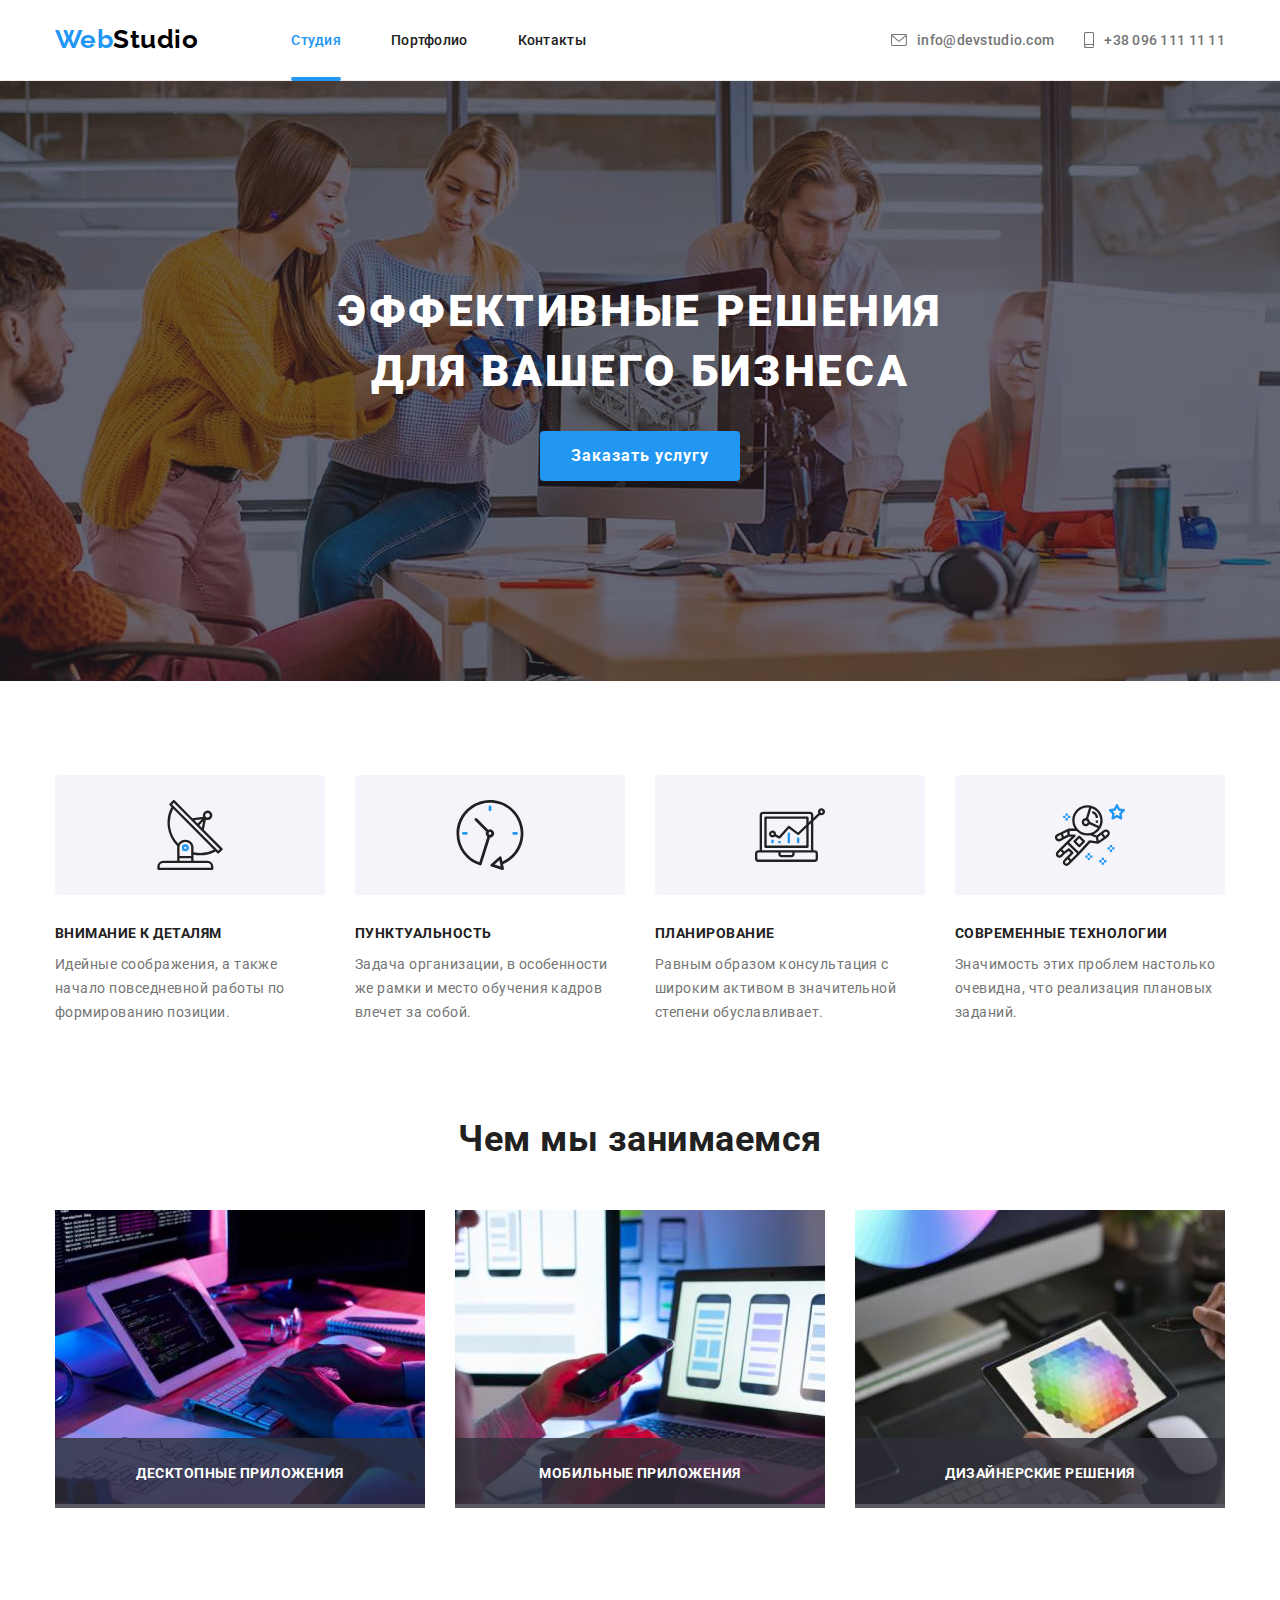
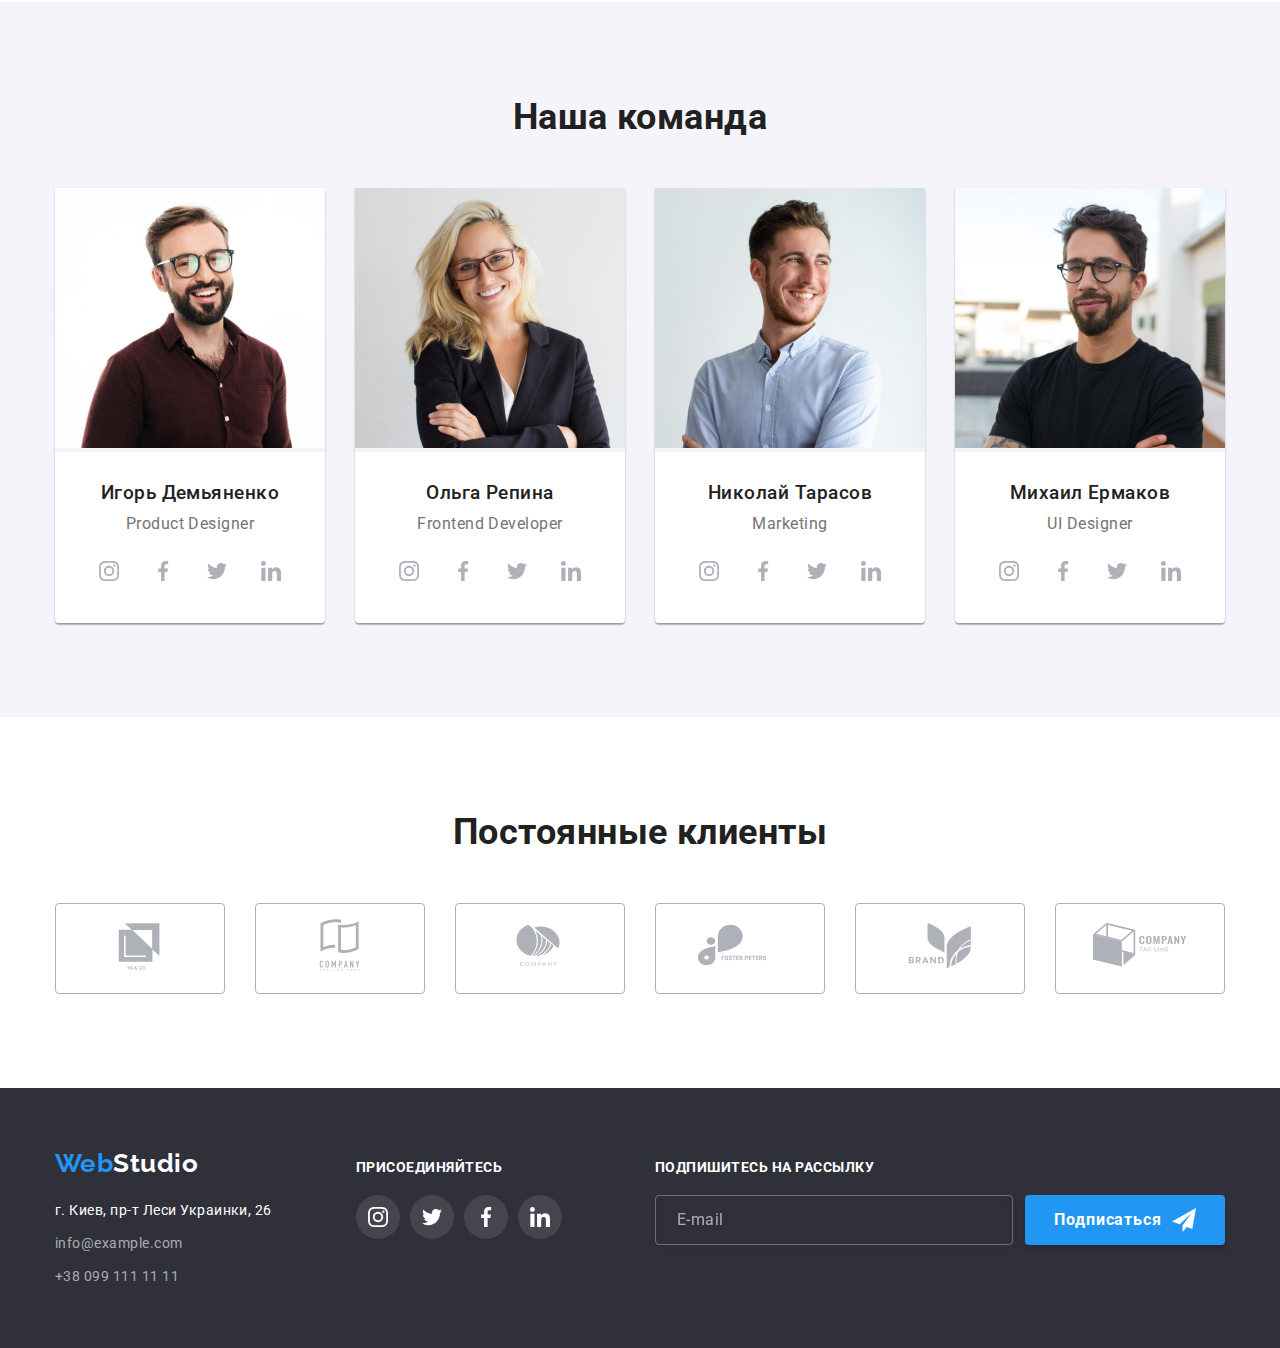
==== commit b5891686: "Converts to scss" ====
--- a/index.html
+++ b/index.html
@@ -13,7 +13,8 @@
   <link rel="preconnect" href="https://fonts.gstatic.com" crossorigin>
   <link href="https://fonts.googleapis.com/css2?family=Raleway:wght@700&family=Roboto:wght@400;500;700;900&display=swap"
     rel="stylesheet">
-  <link rel="stylesheet" href="./css/styles.css">
+  <!-- <link rel="stylesheet" href="./css/styles.css"> -->
+  <link rel="stylesheet" href="./css/main.min.css">
 </head>
 
 <body>
@@ -141,17 +142,17 @@
                     </svg></a>
                 </li>
                 <li class="social__item"><a class="social__link" href="">
-                    <svg class="icon__social" width="20" height="20">
+                    <svg class="social__icon" width="20" height="20">
                       <use href="./images/icons.svg#icon-facebook"></use>
                     </svg></a>
                 </li>
                 <li class="social__item"><a class="social__link" href="">
-                    <svg class="icon__social" width="20" height="20">
+                    <svg class="social__icon" width="20" height="20">
                       <use href="./images/icons.svg#icon-twitter"></use>
                     </svg></a>
                 </li>
                 <li class="social__item"><a class="social__link" href="">
-                    <svg class="icon__social" width="20" height="20">
+                    <svg class="social__icon" width="20" height="20">
                       <use href="./images/icons.svg#icon-linkedin"></use>
                     </svg></a>
                 </li>
@@ -165,22 +166,22 @@
               <p class="team__text">Frontend Developer</p>
               <ul class="social">
                 <li class="social__item"><a class="social__link" href="">
-                    <svg class="icon__social" width="20" height="20">
+                    <svg class="social__icon" width="20" height="20">
                       <use href="./images/icons.svg#icon-instagram"></use>
                     </svg></a>
                 </li>
                 <li class="social__item"><a class="social__link" href="">
-                    <svg class="icon__social" width="20" height="20">
+                    <svg class="social__icon" width="20" height="20">
                       <use href="./images/icons.svg#icon-facebook"></use>
                     </svg></a>
                 </li>
                 <li class="social__item"><a class="social__link" href="">
-                    <svg class="icon__social" width="20" height="20">
+                    <svg class="social__icon" width="20" height="20">
                       <use href="./images/icons.svg#icon-twitter"></use>
                     </svg></a>
                 </li>
                 <li class="social__item"><a class="social__link" href="">
-                    <svg class="icon__social" width="20" height="20">
+                    <svg class="social__icon" width="20" height="20">
                       <use href="./images/icons.svg#icon-linkedin"></use>
                     </svg></a>
                 </li>
@@ -194,22 +195,22 @@
               <p class="team__text">Marketing</p>
               <ul class="social">
                 <li class="social__item"><a class="social__link" href="">
-                    <svg class="icon__social" width="20" height="20">
+                    <svg class="social__icon" width="20" height="20">
                       <use href="./images/icons.svg#icon-instagram"></use>
                     </svg></a>
                 </li>
                 <li class="social__item"><a class="social__link" href="">
-                    <svg class="icon__social" width="20" height="20">
+                    <svg class="social__icon" width="20" height="20">
                       <use href="./images/icons.svg#icon-facebook"></use>
                     </svg></a>
                 </li>
                 <li class="social__item"><a class="social__link" href="">
-                    <svg class="icon__social" width="20" height="20">
+                    <svg class="social__icon" width="20" height="20">
                       <use href="./images/icons.svg#icon-twitter"></use>
                     </svg></a>
                 </li>
                 <li class="social__item"><a class="social__link" href="">
-                    <svg class="icon__social" width="20" height="20">
+                    <svg class="social__icon" width="20" height="20">
                       <use href="./images/icons.svg#icon-linkedin"></use>
                     </svg></a>
                 </li>
@@ -223,22 +224,22 @@
               <p class="team__text">UI Designer</p>
               <ul class="social">
                 <li class="social__item"><a class="social__link" href="">
-                    <svg class="icon__social" width="20" height="20">
+                    <svg class="social__icon" width="20" height="20">
                       <use href="./images/icons.svg#icon-instagram"></use>
                     </svg></a>
                 </li>
                 <li class="social__item"><a class="social__link" href="">
-                    <svg class="icon__social" width="20" height="20">
+                    <svg class="social__icon" width="20" height="20">
                       <use href="./images/icons.svg#icon-facebook"></use>
                     </svg></a>
                 </li>
                 <li class="social__item"><a class="social__link" href="">
-                    <svg class="icon__social" width="20" height="20">
+                    <svg class="social__icon" width="20" height="20">
                       <use href="./images/icons.svg#icon-twitter"></use>
                     </svg></a>
                 </li>
                 <li class="social__item"><a class="social__link" href="">
-                    <svg class="icon__social" width="20" height="20">
+                    <svg class="social__icon" width="20" height="20">
                       <use href="./images/icons.svg#icon-linkedin"></use>
                     </svg></a>
                 </li>
--- a/css/main.min.css
+++ b/css/main.min.css
@@ -0,0 +1,2 @@
+:root{--main-text-color: #212121;--secondary-text-color: #757575;--third-text-color: #fff;--accent-color: #2196f3;--margin-card: 30px}h1,h2,h3,p,ul{margin:0}ul{list-style:none;padding:0}a{text-decoration:none}body{font-family:Roboto, sans-serif;color:var(--main-text-color);letter-spacing:0.03em}.container{width:1200px;margin:0 auto;padding-left:15px;padding-right:15px}.section{padding-top:94px;padding-bottom:94px}.header{border-bottom:1px solid #ececec;background-color:var(--third-text-color)}.header-conteiner{display:-webkit-box;display:-ms-flexbox;display:flex}.header-logo{font-family:Raleway;font-weight:700;font-size:26px;line-height:calc(30.52 / 26);color:#000000;text-decoration:none;padding-top:24px;padding-bottom:25px;margin-right:93px}.header-logo__part{color:var(--accent-color)}.navigation{display:-webkit-box;display:-ms-flexbox;display:flex;font-weight:500;font-size:14px;line-height:calc(16.41 / 14);letter-spacing:0.02em}.navigation__item:not(:last-child){margin-right:50px}.navigation__link{position:relative;display:block;height:80px;padding-top:32px;padding-bottom:32px;color:var(--main-text-color);-webkit-transition:color 250ms cubic-bezier(0.4, 0, 0.2, 1);transition:color 250ms cubic-bezier(0.4, 0, 0.2, 1)}.navigation__link:hover,.navigation__link:focus{color:var(--accent-color)}.active{color:var(--accent-color)}.active::after{position:absolute;content:'';display:block;background-color:var(--accent-color);width:100%;height:4px;border-radius:2px;top:calc(100% - 3px)}.contact{display:-webkit-box;display:-ms-flexbox;display:flex;margin-left:auto}.contact__item{font-weight:500;font-size:14px;line-height:calc(16.41 / 14);letter-spacing:0.02em}.contact__item:not(:last-child){margin-right:30px}.contact__link{display:-webkit-box;display:-ms-flexbox;display:flex;-webkit-box-align:center;-ms-flex-align:center;align-items:center;padding-top:32px;padding-bottom:32px;color:var(--secondary-text-color);-webkit-transition:color 250ms cubic-bezier(0.4, 0, 0.2, 1);transition:color 250ms cubic-bezier(0.4, 0, 0.2, 1)}.contact__link:hover,.contact__link:focus{color:var(--accent-color)}.contact__icon{fill:currentColor;margin-right:10px}.hero{background-image:-webkit-gradient(linear, left top, left bottom, from(rgba(47,48,58,0.4)), to(rgba(47,48,58,0.4))),url(../images/Img-hero.jpg);background-image:linear-gradient(rgba(47,48,58,0.4), rgba(47,48,58,0.4)),url(../images/Img-hero.jpg);background-color:#c4c4c4;background-repeat:no-repeat;background-position:center;background-size:cover;height:600px;max-width:1600px;margin-right:auto;margin-left:auto;text-align:center;padding-top:200px;padding-bottom:200px}.hero__title{font-weight:900;font-size:44px;line-height:calc(60 / 44);text-align:center;letter-spacing:0.06em;text-transform:uppercase;color:var(--third-text-color);max-width:696px;margin:0 auto 30px}.hero__btn{min-width:200px;height:50px;font-weight:700;font-size:16px;line-height:calc(30 / 16);-webkit-box-align:center;-ms-flex-align:center;align-items:center;text-align:center;letter-spacing:0.06em;color:var(--third-text-color);background-color:var(--accent-color);border:transparent;border-radius:4px;cursor:pointer;-webkit-transition:background-color 250ms cubic-bezier(0.4, 0, 0.2, 1);transition:background-color 250ms cubic-bezier(0.4, 0, 0.2, 1)}.btn:hover,.btn:focus{background-color:#188ce8}.visually-hidden{position:absolute;width:1px;height:1px;margin:-1px;padding:0;overflow:hidden;border:0;clip:rect(0 0 0 0)}.advantages{display:-webkit-box;display:-ms-flexbox;display:flex}.advantages__item:not(:last-child){margin-right:30px}.advantages__title{margin-bottom:10px;font-size:14px;font-weight:700;line-height:calc(16.41 / 14);text-transform:uppercase}.advantages__text{font-size:14px;line-height:calc(24 / 14);color:var(--secondary-text-color)}.advantages__icon{display:-webkit-box;display:-ms-flexbox;display:flex;-webkit-box-align:center;-ms-flex-align:center;align-items:center;-webkit-box-pack:center;-ms-flex-pack:center;justify-content:center;margin-bottom:30px;width:270px;height:120px;background-color:#f5f4fa;border-radius:4px}.development__title{margin-bottom:50px;font-weight:700;font-size:36px;line-height:calc(42 / 36);text-align:center}.development{padding-top:0}.development__list{display:-webkit-box;display:-ms-flexbox;display:flex}.development__item:not(:last-child){margin-right:30px}.development__item{position:relative}.development__image{position:absolute;display:-webkit-box;display:-ms-flexbox;display:flex;-webkit-box-pack:center;-ms-flex-pack:center;justify-content:center;-webkit-box-align:center;-ms-flex-align:center;align-items:center;bottom:0;left:0;background-color:rgba(47,48,58,0.8);width:100%;height:70px}.development__subtitle{font-weight:700;font-size:14px;line-height:calc(16.41 / 14);text-transform:uppercase;color:var(--third-text-color)}.team__title{margin-bottom:50px;font-weight:700;font-size:36px;line-height:calc(42 / 36);text-align:center}.section-background{background-color:#f5f4fa}.team__list{display:-webkit-box;display:-ms-flexbox;display:flex;font-size:16px;line-height:calc(19 / 16);text-align:center}.team__item:not(:last-child){margin-right:30px}.team__item{-webkit-box-shadow:0px 1px 3px rgba(0,0,0,0.12),0px 1px 1px rgba(0,0,0,0.14),0px 2px 1px rgba(0,0,0,0.2);box-shadow:0px 1px 3px rgba(0,0,0,0.12),0px 1px 1px rgba(0,0,0,0.14),0px 2px 1px rgba(0,0,0,0.2);border-radius:0px 0px 4px 4px}.team__description{padding-top:30px;padding-bottom:30px;background-color:var(--third-text-color);border-radius:0px 0px 4px 4px}.team__name{font-weight:500;margin-bottom:10px}.team__text{font-weight:400;color:var(--secondary-text-color);margin-bottom:16px}.social{display:-webkit-box;display:-ms-flexbox;display:flex;-webkit-box-pack:center;-ms-flex-pack:center;justify-content:center;-webkit-box-align:center;-ms-flex-align:center;align-items:center}.social__item:not(:last-child){margin-right:10px}.social__item{display:-webkit-box;display:-ms-flexbox;display:flex}.social__link{display:block;padding:12px;width:44px;height:44px;border-radius:50%;color:#afb1b8;-webkit-transition:background-color 250ms cubic-bezier(0.4, 0, 0.2, 1);transition:background-color 250ms cubic-bezier(0.4, 0, 0.2, 1)}.social__link:hover,.social__link:focus{background-color:var(--accent-color)}.social__icon{fill:currentColor;-webkit-transition:fill 250ms cubic-bezier(0.4, 0, 0.2, 1);transition:fill 250ms cubic-bezier(0.4, 0, 0.2, 1)}.social__link:hover>.social__icon{fill:var(--third-text-color)}.social__link:focus>.social__iconl{fill:var(--third-text-color)}.client__title{margin-bottom:50px;font-weight:700;font-size:36px;line-height:calc(42 / 36);text-align:center}.client__list{display:-webkit-box;display:-ms-flexbox;display:flex}.client__item:not(:last-child){margin-right:30px}.client__link{display:block;padding:12px 31px;border:1px solid #afb1b8;color:#afb1b8;border-radius:4px;-webkit-transition:border 250ms cubic-bezier(0.4, 0, 0.2, 1);transition:border 250ms cubic-bezier(0.4, 0, 0.2, 1)}.client__icon{fill:currentColor;-webkit-transition:fill 250ms cubic-bezier(0.4, 0, 0.2, 1);transition:fill 250ms cubic-bezier(0.4, 0, 0.2, 1)}.client__link:hover,.client__link:focus{border:1px solid var(--accent-color)}.client__link:hover>.client__icon{fill:var(--accent-color)}.client__link:focus>.client__icon{fill:var(--accent-color)}.footer{background-color:#2f303a;padding-top:60px;padding-bottom:60px}.footer-logo{font-family:Raleway;font-weight:700;font-size:26px;line-height:calc(30.52 / 26);color:var(--third-text-color);text-decoration:none;display:block;margin-bottom:20px}.footer-conteiner{display:-webkit-box;display:-ms-flexbox;display:flex;-webkit-box-align:baseline;-ms-flex-align:baseline;align-items:baseline}.footer-social-conteiner{margin-right:93px}.footer__text{font-weight:700;font-size:14px;line-height:calc(16 / 14);text-transform:uppercase;color:var(--third-text-color);margin-bottom:20px}.social-link-footer{display:block;padding:12px;width:44px;height:44px;border-radius:50%;color:var(--third-text-color);background-color:rgba(255,255,255,0.1);-webkit-transition:background-color 250ms cubic-bezier(0.4, 0, 0.2, 1);transition:background-color 250ms cubic-bezier(0.4, 0, 0.2, 1)}.social-link-footer:focus,.social-link-footer:hover{background-color:var(--accent-color)}.footer-logo-adress{-webkit-box-flex:1;-ms-flex-positive:1;flex-grow:1;margin-right:70px}.adress{font-style:normal;font-size:14px;line-height:calc(24 / 14)}.adress__item:not(:last-child){margin-bottom:9px}.adress__link{color:var(--third-text-color)}.adress__mail,.adress__tel{color:rgba(255,255,255,0.6)}.subscribe-form{display:-webkit-box;display:-ms-flexbox;display:flex;-webkit-box-orient:vertical;-webkit-box-direction:normal;-ms-flex-direction:column;flex-direction:column}.subscribe{display:-webkit-box;display:-ms-flexbox;display:flex}.subscribe__input{width:358px;padding:5px;color:rgba(255,255,255,0.6);height:50px;margin-right:12px;background-color:transparent;border:1px solid rgba(255,255,255,0.3);outline:none;border-radius:4px;-webkit-filter:drop-shadow(0px 4px 4px rgba(0,0,0,0.15));filter:drop-shadow(0px 4px 4px rgba(0,0,0,0.15))}.subscribe__input::-webkit-input-placeholder{font-size:16px;line-height:calc(20 / 16);letter-spacing:0.03em;color:rgba(255,255,255,0.6);padding-left:16px}.subscribe__input:-ms-input-placeholder{font-size:16px;line-height:calc(20 / 16);letter-spacing:0.03em;color:rgba(255,255,255,0.6);padding-left:16px}.subscribe__input::-ms-input-placeholder{font-size:16px;line-height:calc(20 / 16);letter-spacing:0.03em;color:rgba(255,255,255,0.6);padding-left:16px}.subscribe__input::placeholder{font-size:16px;line-height:calc(20 / 16);letter-spacing:0.03em;color:rgba(255,255,255,0.6);padding-left:16px}.subscribe__btn{display:-webkit-box;display:-ms-flexbox;display:flex;-webkit-box-align:center;-ms-flex-align:center;align-items:center;-webkit-box-pack:center;-ms-flex-pack:center;justify-content:center;min-width:200px;height:50px;font-weight:700;font-size:16px;line-height:calc(30 / 16);letter-spacing:0.06em;color:var(--third-text-color);background-color:var(--accent-color);-webkit-box-shadow:0px 4px 4px rgba(0,0,0,0.15);box-shadow:0px 4px 4px rgba(0,0,0,0.15);border-radius:4px;border:transparent}.subscribe__icon{fill:var(--third-text-color);margin-left:10px}.filter{display:-webkit-box;display:-ms-flexbox;display:flex;-webkit-box-pack:center;-ms-flex-pack:center;justify-content:center;-webkit-box-align:center;-ms-flex-align:center;align-items:center;margin-bottom:50px}.filter__item:not(:last-child){margin-right:8px}.filter__btn{font-weight:500;font-size:16px;line-height:calc(26 / 16);text-align:center;letter-spacing:0.03em;background-color:#f5f4fa;border-radius:4px;padding:6px 22px;border:none;cursor:pointer;-webkit-transition:background-color 250ms cubic-bezier(0.4, 0, 0.2, 1),color 250ms cubic-bezier(0.4, 0, 0.2, 1),-webkit-box-shadow 250ms cubic-bezier(0.4, 0, 0.2, 1);transition:background-color 250ms cubic-bezier(0.4, 0, 0.2, 1),color 250ms cubic-bezier(0.4, 0, 0.2, 1),-webkit-box-shadow 250ms cubic-bezier(0.4, 0, 0.2, 1);transition:background-color 250ms cubic-bezier(0.4, 0, 0.2, 1),box-shadow 250ms cubic-bezier(0.4, 0, 0.2, 1),color 250ms cubic-bezier(0.4, 0, 0.2, 1);transition:background-color 250ms cubic-bezier(0.4, 0, 0.2, 1),box-shadow 250ms cubic-bezier(0.4, 0, 0.2, 1),color 250ms cubic-bezier(0.4, 0, 0.2, 1),-webkit-box-shadow 250ms cubic-bezier(0.4, 0, 0.2, 1)}.filter__btn:focus,.filter__btn:hover{-webkit-box-shadow:0px 3px 1px rgba(0,0,0,0.1),0px 1px 2px rgba(0,0,0,0.08),0px 2px 2px rgba(0,0,0,0.12);box-shadow:0px 3px 1px rgba(0,0,0,0.1),0px 1px 2px rgba(0,0,0,0.08),0px 2px 2px rgba(0,0,0,0.12);border-radius:4px;background-color:var(--accent-color);color:var(--third-text-color)}.gallery{display:-webkit-box;display:-ms-flexbox;display:flex;-ms-flex-wrap:wrap;flex-wrap:wrap;padding:0;margin:0;margin-right:calc(-1 * var(--margin-card));margin-bottom:calc(-1 * var(--margin-card))}.gallery__item{-ms-flex-preferred-size:calc(100% / 3 - var(--margin-card));flex-basis:calc(100% / 3 - var(--margin-card));margin-right:var(--margin-card);margin-bottom:var(--margin-card)}.gallery__link{display:block;color:var(--main-text-color);-webkit-transition:-webkit-box-shadow 250ms cubic-bezier(0.4, 0, 0.2, 1);transition:-webkit-box-shadow 250ms cubic-bezier(0.4, 0, 0.2, 1);transition:box-shadow 250ms cubic-bezier(0.4, 0, 0.2, 1);transition:box-shadow 250ms cubic-bezier(0.4, 0, 0.2, 1), -webkit-box-shadow 250ms cubic-bezier(0.4, 0, 0.2, 1)}.gallery__link:hover,.gallery__link:focus{-webkit-box-shadow:0px 1px 1px rgba(0,0,0,0.12),0px 4px 4px rgba(0,0,0,0.06),1px 4px 6px rgba(0,0,0,0.16);box-shadow:0px 1px 1px rgba(0,0,0,0.12),0px 4px 4px rgba(0,0,0,0.06),1px 4px 6px rgba(0,0,0,0.16)}.gallery__overlay{position:relative;overflow:hidden}.gallery__text{position:absolute;bottom:0;left:0;height:100%;-webkit-transform:translateY(100%);transform:translateY(100%);background-color:rgba(33,150,243,0.9);font-size:18px;line-height:calc(28 / 18);color:var(--third-text-color);padding:63px 24px;-webkit-transition:-webkit-transform 250ms cubic-bezier(0.4, 0, 0.2, 1);transition:-webkit-transform 250ms cubic-bezier(0.4, 0, 0.2, 1);transition:transform 250ms cubic-bezier(0.4, 0, 0.2, 1);transition:transform 250ms cubic-bezier(0.4, 0, 0.2, 1), -webkit-transform 250ms cubic-bezier(0.4, 0, 0.2, 1)}.gallery__link:hover .gallery__text,.gallery__link:focus .gallery__text{-webkit-transform:translateY(0%);transform:translateY(0%)}.gallery__description{padding:20px 24px;background-color:var(--third-text-color);border-bottom:1px solid #eee;border-right:1px solid #eee;border-left:1px solid #eee}.gallery__title{font-weight:700;font-size:18px;line-height:calc(36 / 18);letter-spacing:0.06em;margin-bottom:4px}.gallery__subtitle{font-size:16px;line-height:calc(30 / 16);color:var(--secondary-text-color)}.backdrop{position:fixed;background-color:rgba(0,0,0,0.2);height:100vh;width:100vw;top:0;opacity:1;-webkit-transition:opacity 500ms cubic-bezier(0.4, 0, 0.2, 1),visibility 500ms cubic-bezier(0.4, 0, 0.2, 1);transition:opacity 500ms cubic-bezier(0.4, 0, 0.2, 1),visibility 500ms cubic-bezier(0.4, 0, 0.2, 1)}.backdrop.is-hidden{opacity:0;visibility:hidden;pointer-events:none}.backdrop.is-hidden .modal{-webkit-transform:translate(-50%, -50%) scale(0);transform:translate(-50%, -50%) scale(0)}.modal{position:absolute;-webkit-transform:translate(-50%, -50%) scale(1);transform:translate(-50%, -50%) scale(1);width:528px;height:581px;top:50%;left:50%;background:var(--third-text-color);-webkit-box-shadow:0px 1px 3px rgba(0,0,0,0.12),0px 1px 1px rgba(0,0,0,0.14),0px 2px 1px rgba(0,0,0,0.2);box-shadow:0px 1px 3px rgba(0,0,0,0.12),0px 1px 1px rgba(0,0,0,0.14),0px 2px 1px rgba(0,0,0,0.2);border-radius:4px;-webkit-transition:-webkit-transform 500ms cubic-bezier(0.4, 0, 0.2, 1);transition:-webkit-transform 500ms cubic-bezier(0.4, 0, 0.2, 1);transition:transform 500ms cubic-bezier(0.4, 0, 0.2, 1);transition:transform 500ms cubic-bezier(0.4, 0, 0.2, 1), -webkit-transform 500ms cubic-bezier(0.4, 0, 0.2, 1)}.btn-close{position:absolute;display:-webkit-box;display:-ms-flexbox;display:flex;-webkit-box-align:center;-ms-flex-align:center;align-items:center;right:8px;top:8px;min-width:30px;height:30px;background-color:var(--third-text-color);border:1px solid rgba(0,0,0,0.1);border-radius:50%}.btn-close:focus .btn-close__icon,.btn-close:hover .btn-close__icon{fill:var(--accent-color)}.btn-close__icon{-webkit-transition:fill 250ms cubic-bezier(0.4, 0, 0.2, 1);transition:fill 250ms cubic-bezier(0.4, 0, 0.2, 1)}.feedback{display:-webkit-box;display:-ms-flexbox;display:flex;-webkit-box-orient:vertical;-webkit-box-direction:normal;-ms-flex-direction:column;flex-direction:column;padding:40px}.feedback__title{font-weight:700;font-size:20px;line-height:calc(23 / 20);text-align:center;letter-spacing:0.03em;color:var(--main-text-color);margin-bottom:12px}.feedback__label{position:relative;margin-bottom:10px;display:-webkit-box;display:-ms-flexbox;display:flex;-webkit-box-orient:vertical;-webkit-box-direction:normal;-ms-flex-direction:column;flex-direction:column}.feedback__mark{font-size:12px;line-height:calc(14 / 12);letter-spacing:0.01em;color:var(--secondary-text-color);margin-bottom:4px}.feedback__input{height:40px;padding-left:42px;border:1px solid rgba(33,33,33,0.2);border-radius:4px;outline:none;-webkit-transition:border 250ms cubic-bezier(0.4, 0, 0.2, 1);transition:border 250ms cubic-bezier(0.4, 0, 0.2, 1)}.feedback__icon{position:absolute;top:50%;left:12px;-webkit-transition:fill 250ms cubic-bezier(0.4, 0, 0.2, 1);transition:fill 250ms cubic-bezier(0.4, 0, 0.2, 1)}.feedback__input:focus{border-color:var(--accent-color);cursor:pointer}.feedback__input:focus+.feedback__icon{fill:var(--accent-color)}.feedback-textarea{width:100%;height:120px;border:1px solid rgba(33,33,33,0.2);-webkit-box-sizing:border-box;box-sizing:border-box;border-radius:4px;padding:12px 16px;resize:none;outline:none;-webkit-transition:border 250ms cubic-bezier(0.4, 0, 0.2, 1);transition:border 250ms cubic-bezier(0.4, 0, 0.2, 1)}.feedback-textarea:focus{border-color:var(--accent-color);cursor:pointer}.feedback-textarea-label{display:-webkit-box;display:-ms-flexbox;display:flex;-webkit-box-orient:vertical;-webkit-box-direction:normal;-ms-flex-direction:column;flex-direction:column;margin-bottom:20px}.feedback-textarea::-webkit-input-placeholder{font-size:12px;line-height:calc(14 / 12);letter-spacing:0.01em;color:rgba(117,117,117,0.5)}.feedback-textarea:-ms-input-placeholder{font-size:12px;line-height:calc(14 / 12);letter-spacing:0.01em;color:rgba(117,117,117,0.5)}.feedback-textarea::-ms-input-placeholder{font-size:12px;line-height:calc(14 / 12);letter-spacing:0.01em;color:rgba(117,117,117,0.5)}.feedback-textarea::placeholder{font-size:12px;line-height:calc(14 / 12);letter-spacing:0.01em;color:rgba(117,117,117,0.5)}.feedback__checkbox{display:-webkit-box;display:-ms-flexbox;display:flex;-webkit-box-align:center;-ms-flex-align:center;align-items:center;-webkit-box-pack:center;-ms-flex-pack:center;justify-content:center;margin-bottom:30px;cursor:pointer}.checkbox__border{width:16px;height:15px;border:2px solid var(--main-text-color);border-radius:2px;display:-webkit-box;display:-ms-flexbox;display:flex;-webkit-box-align:center;-ms-flex-align:center;align-items:center;-webkit-box-pack:center;-ms-flex-pack:center;justify-content:center;margin-right:8px;-webkit-transition:boborder-color 250ms cubic-bezier(0.4, 0, 0.2, 1),background-color 250ms cubic-bezier(0.4, 0, 0.2, 1);transition:boborder-color 250ms cubic-bezier(0.4, 0, 0.2, 1),background-color 250ms cubic-bezier(0.4, 0, 0.2, 1)}.checkbox__text{font-size:14px;line-height:calc(24 / 14);color:var(--secondary-text-color)}.checkbox:checked+.checkbox__border{border-color:var(--accent-color);background-color:var(--accent-color)}.link-policy{color:var(--accent-color)}.feedback__btn{text-align:center}.btn-send{min-width:200px;height:50px;font-weight:700;font-size:16px;line-height:calc(30 / 16);letter-spacing:0.06em;color:var(--third-text-color);background-color:var(--accent-color);-webkit-box-shadow:0px 4px 4px rgba(0,0,0,0.15);box-shadow:0px 4px 4px rgba(0,0,0,0.15);border:transparent;border-radius:4px;-webkit-transition:background-color 250ms cubic-bezier(0.4, 0, 0.2, 1);transition:background-color 250ms cubic-bezier(0.4, 0, 0.2, 1)}.btn-send:hover,.btn-send:focus{background-color:#188ce8;cursor:pointer}
+/*# sourceMappingURL=main.min.css.map */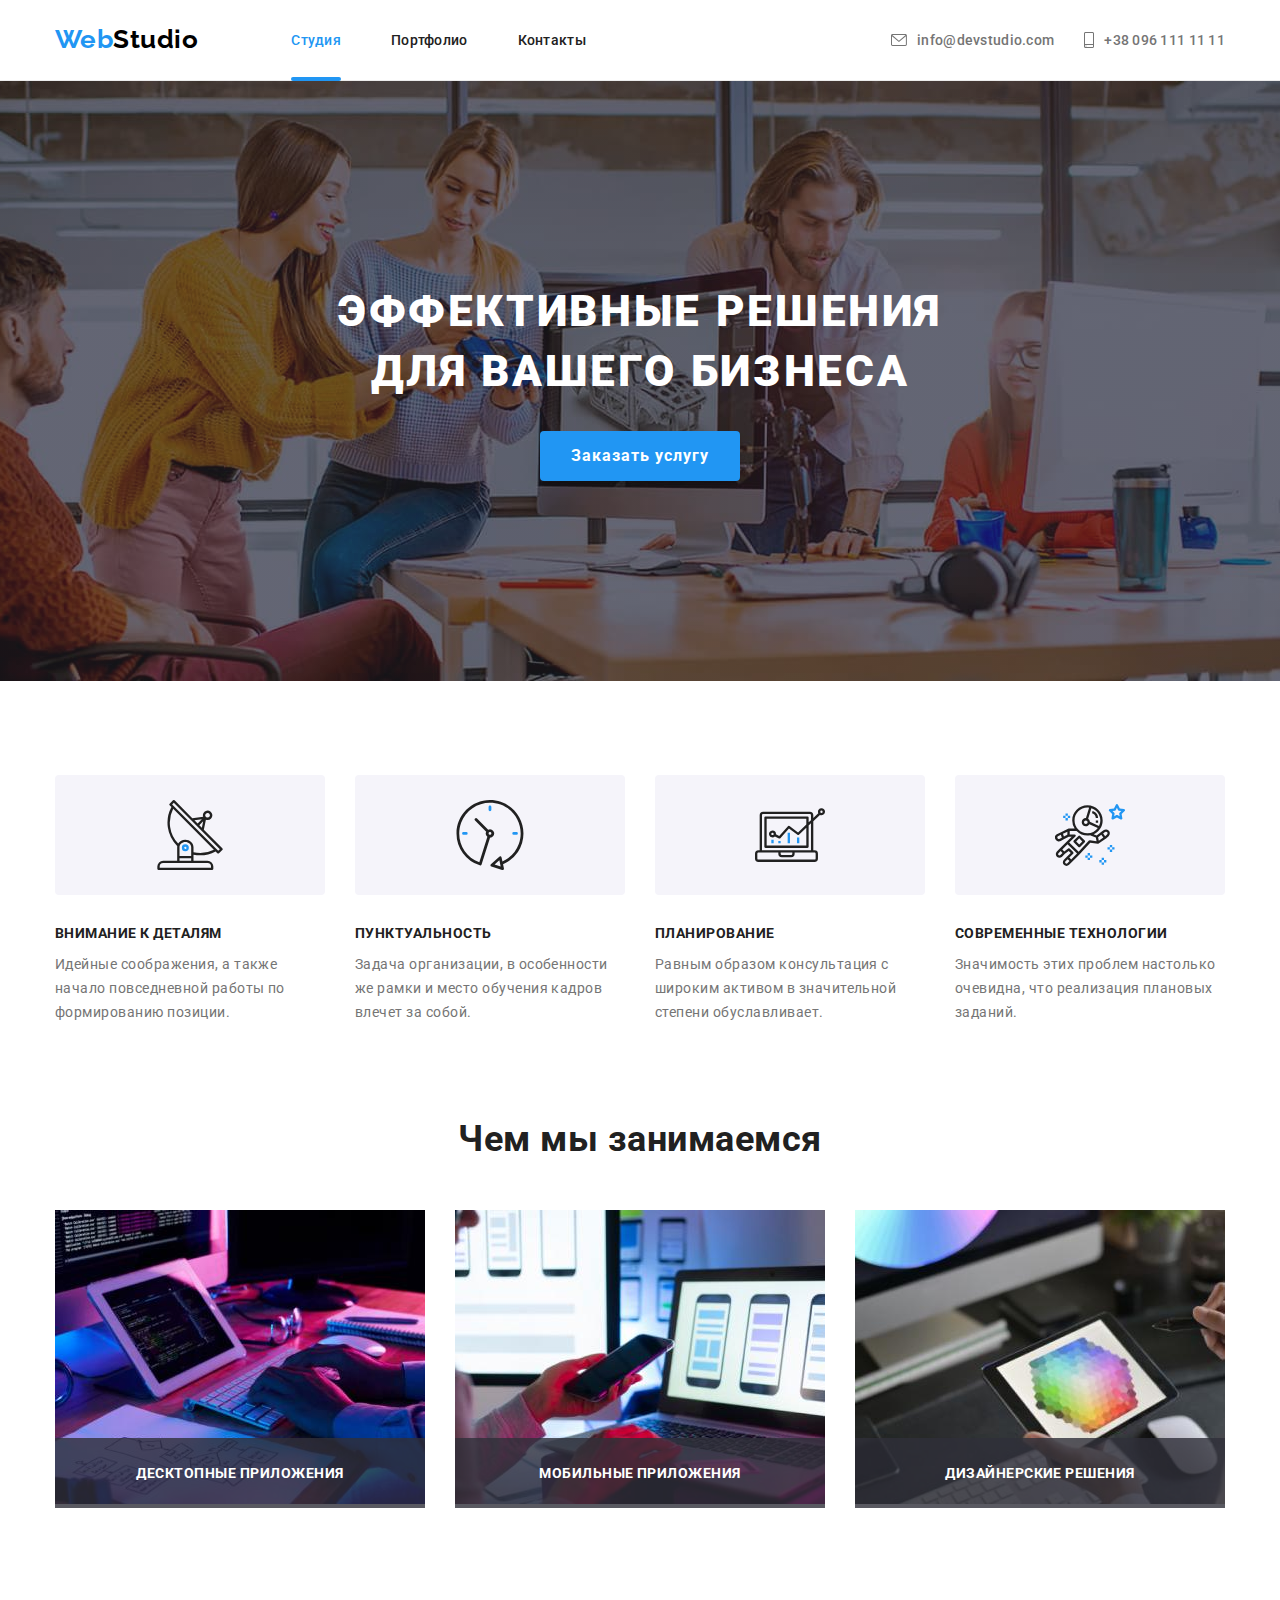
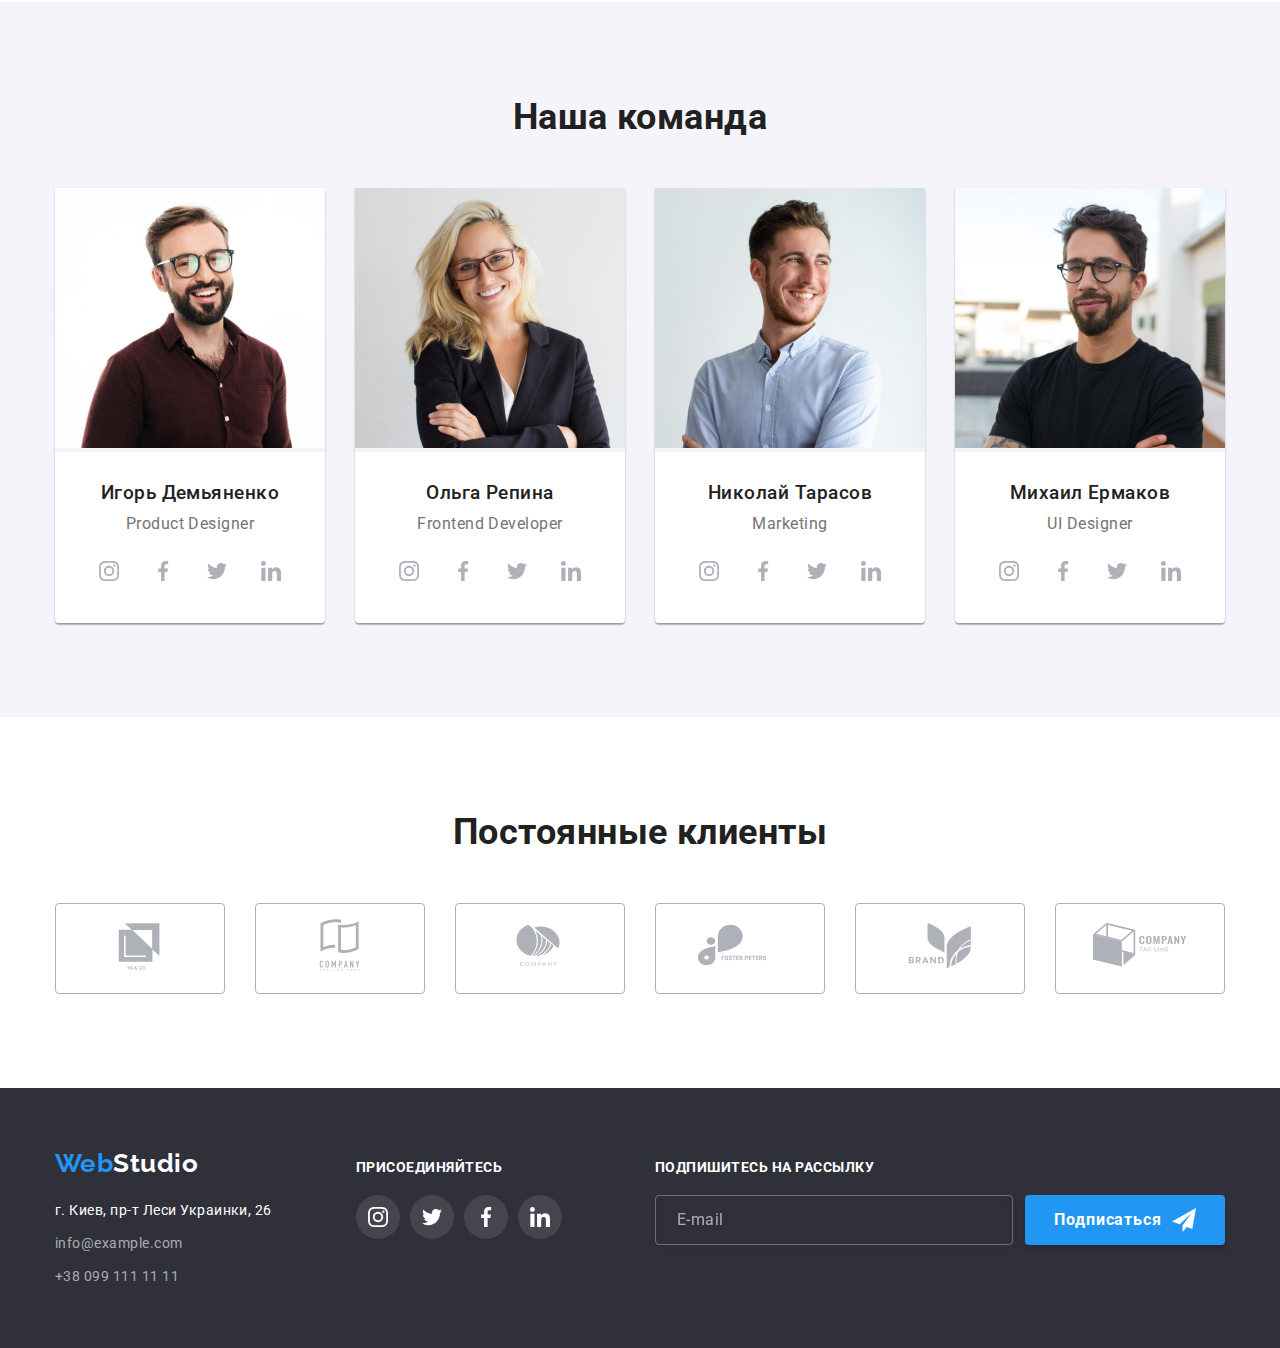
==== commit 7d93c79b: "convert to sass" ====
--- a/index.html
+++ b/index.html
@@ -13,7 +13,6 @@
   <link rel="preconnect" href="https://fonts.gstatic.com" crossorigin>
   <link href="https://fonts.googleapis.com/css2?family=Raleway:wght@700&family=Roboto:wght@400;500;700;900&display=swap"
     rel="stylesheet">
-  <!-- <link rel="stylesheet" href="./css/styles.css"> -->
   <link rel="stylesheet" href="./css/main.min.css">
 </head>
 
--- a/css/main.min.css
+++ b/css/main.min.css
@@ -1,2 +1,2 @@
-:root{--main-text-color: #212121;--secondary-text-color: #757575;--third-text-color: #fff;--accent-color: #2196f3;--margin-card: 30px}h1,h2,h3,p,ul{margin:0}ul{list-style:none;padding:0}a{text-decoration:none}body{font-family:Roboto, sans-serif;color:var(--main-text-color);letter-spacing:0.03em}.container{width:1200px;margin:0 auto;padding-left:15px;padding-right:15px}.section{padding-top:94px;padding-bottom:94px}.header{border-bottom:1px solid #ececec;background-color:var(--third-text-color)}.header-conteiner{display:-webkit-box;display:-ms-flexbox;display:flex}.header-logo{font-family:Raleway;font-weight:700;font-size:26px;line-height:calc(30.52 / 26);color:#000000;text-decoration:none;padding-top:24px;padding-bottom:25px;margin-right:93px}.header-logo__part{color:var(--accent-color)}.navigation{display:-webkit-box;display:-ms-flexbox;display:flex;font-weight:500;font-size:14px;line-height:calc(16.41 / 14);letter-spacing:0.02em}.navigation__item:not(:last-child){margin-right:50px}.navigation__link{position:relative;display:block;height:80px;padding-top:32px;padding-bottom:32px;color:var(--main-text-color);-webkit-transition:color 250ms cubic-bezier(0.4, 0, 0.2, 1);transition:color 250ms cubic-bezier(0.4, 0, 0.2, 1)}.navigation__link:hover,.navigation__link:focus{color:var(--accent-color)}.active{color:var(--accent-color)}.active::after{position:absolute;content:'';display:block;background-color:var(--accent-color);width:100%;height:4px;border-radius:2px;top:calc(100% - 3px)}.contact{display:-webkit-box;display:-ms-flexbox;display:flex;margin-left:auto}.contact__item{font-weight:500;font-size:14px;line-height:calc(16.41 / 14);letter-spacing:0.02em}.contact__item:not(:last-child){margin-right:30px}.contact__link{display:-webkit-box;display:-ms-flexbox;display:flex;-webkit-box-align:center;-ms-flex-align:center;align-items:center;padding-top:32px;padding-bottom:32px;color:var(--secondary-text-color);-webkit-transition:color 250ms cubic-bezier(0.4, 0, 0.2, 1);transition:color 250ms cubic-bezier(0.4, 0, 0.2, 1)}.contact__link:hover,.contact__link:focus{color:var(--accent-color)}.contact__icon{fill:currentColor;margin-right:10px}.hero{background-image:-webkit-gradient(linear, left top, left bottom, from(rgba(47,48,58,0.4)), to(rgba(47,48,58,0.4))),url(../images/Img-hero.jpg);background-image:linear-gradient(rgba(47,48,58,0.4), rgba(47,48,58,0.4)),url(../images/Img-hero.jpg);background-color:#c4c4c4;background-repeat:no-repeat;background-position:center;background-size:cover;height:600px;max-width:1600px;margin-right:auto;margin-left:auto;text-align:center;padding-top:200px;padding-bottom:200px}.hero__title{font-weight:900;font-size:44px;line-height:calc(60 / 44);text-align:center;letter-spacing:0.06em;text-transform:uppercase;color:var(--third-text-color);max-width:696px;margin:0 auto 30px}.hero__btn{min-width:200px;height:50px;font-weight:700;font-size:16px;line-height:calc(30 / 16);-webkit-box-align:center;-ms-flex-align:center;align-items:center;text-align:center;letter-spacing:0.06em;color:var(--third-text-color);background-color:var(--accent-color);border:transparent;border-radius:4px;cursor:pointer;-webkit-transition:background-color 250ms cubic-bezier(0.4, 0, 0.2, 1);transition:background-color 250ms cubic-bezier(0.4, 0, 0.2, 1)}.btn:hover,.btn:focus{background-color:#188ce8}.visually-hidden{position:absolute;width:1px;height:1px;margin:-1px;padding:0;overflow:hidden;border:0;clip:rect(0 0 0 0)}.advantages{display:-webkit-box;display:-ms-flexbox;display:flex}.advantages__item:not(:last-child){margin-right:30px}.advantages__title{margin-bottom:10px;font-size:14px;font-weight:700;line-height:calc(16.41 / 14);text-transform:uppercase}.advantages__text{font-size:14px;line-height:calc(24 / 14);color:var(--secondary-text-color)}.advantages__icon{display:-webkit-box;display:-ms-flexbox;display:flex;-webkit-box-align:center;-ms-flex-align:center;align-items:center;-webkit-box-pack:center;-ms-flex-pack:center;justify-content:center;margin-bottom:30px;width:270px;height:120px;background-color:#f5f4fa;border-radius:4px}.development__title{margin-bottom:50px;font-weight:700;font-size:36px;line-height:calc(42 / 36);text-align:center}.development{padding-top:0}.development__list{display:-webkit-box;display:-ms-flexbox;display:flex}.development__item:not(:last-child){margin-right:30px}.development__item{position:relative}.development__image{position:absolute;display:-webkit-box;display:-ms-flexbox;display:flex;-webkit-box-pack:center;-ms-flex-pack:center;justify-content:center;-webkit-box-align:center;-ms-flex-align:center;align-items:center;bottom:0;left:0;background-color:rgba(47,48,58,0.8);width:100%;height:70px}.development__subtitle{font-weight:700;font-size:14px;line-height:calc(16.41 / 14);text-transform:uppercase;color:var(--third-text-color)}.team__title{margin-bottom:50px;font-weight:700;font-size:36px;line-height:calc(42 / 36);text-align:center}.section-background{background-color:#f5f4fa}.team__list{display:-webkit-box;display:-ms-flexbox;display:flex;font-size:16px;line-height:calc(19 / 16);text-align:center}.team__item:not(:last-child){margin-right:30px}.team__item{-webkit-box-shadow:0px 1px 3px rgba(0,0,0,0.12),0px 1px 1px rgba(0,0,0,0.14),0px 2px 1px rgba(0,0,0,0.2);box-shadow:0px 1px 3px rgba(0,0,0,0.12),0px 1px 1px rgba(0,0,0,0.14),0px 2px 1px rgba(0,0,0,0.2);border-radius:0px 0px 4px 4px}.team__description{padding-top:30px;padding-bottom:30px;background-color:var(--third-text-color);border-radius:0px 0px 4px 4px}.team__name{font-weight:500;margin-bottom:10px}.team__text{font-weight:400;color:var(--secondary-text-color);margin-bottom:16px}.social{display:-webkit-box;display:-ms-flexbox;display:flex;-webkit-box-pack:center;-ms-flex-pack:center;justify-content:center;-webkit-box-align:center;-ms-flex-align:center;align-items:center}.social__item:not(:last-child){margin-right:10px}.social__item{display:-webkit-box;display:-ms-flexbox;display:flex}.social__link{display:block;padding:12px;width:44px;height:44px;border-radius:50%;color:#afb1b8;-webkit-transition:background-color 250ms cubic-bezier(0.4, 0, 0.2, 1);transition:background-color 250ms cubic-bezier(0.4, 0, 0.2, 1)}.social__link:hover,.social__link:focus{background-color:var(--accent-color)}.social__icon{fill:currentColor;-webkit-transition:fill 250ms cubic-bezier(0.4, 0, 0.2, 1);transition:fill 250ms cubic-bezier(0.4, 0, 0.2, 1)}.social__link:hover>.social__icon{fill:var(--third-text-color)}.social__link:focus>.social__iconl{fill:var(--third-text-color)}.client__title{margin-bottom:50px;font-weight:700;font-size:36px;line-height:calc(42 / 36);text-align:center}.client__list{display:-webkit-box;display:-ms-flexbox;display:flex}.client__item:not(:last-child){margin-right:30px}.client__link{display:block;padding:12px 31px;border:1px solid #afb1b8;color:#afb1b8;border-radius:4px;-webkit-transition:border 250ms cubic-bezier(0.4, 0, 0.2, 1);transition:border 250ms cubic-bezier(0.4, 0, 0.2, 1)}.client__icon{fill:currentColor;-webkit-transition:fill 250ms cubic-bezier(0.4, 0, 0.2, 1);transition:fill 250ms cubic-bezier(0.4, 0, 0.2, 1)}.client__link:hover,.client__link:focus{border:1px solid var(--accent-color)}.client__link:hover>.client__icon{fill:var(--accent-color)}.client__link:focus>.client__icon{fill:var(--accent-color)}.footer{background-color:#2f303a;padding-top:60px;padding-bottom:60px}.footer-logo{font-family:Raleway;font-weight:700;font-size:26px;line-height:calc(30.52 / 26);color:var(--third-text-color);text-decoration:none;display:block;margin-bottom:20px}.footer-conteiner{display:-webkit-box;display:-ms-flexbox;display:flex;-webkit-box-align:baseline;-ms-flex-align:baseline;align-items:baseline}.footer-social-conteiner{margin-right:93px}.footer__text{font-weight:700;font-size:14px;line-height:calc(16 / 14);text-transform:uppercase;color:var(--third-text-color);margin-bottom:20px}.social-link-footer{display:block;padding:12px;width:44px;height:44px;border-radius:50%;color:var(--third-text-color);background-color:rgba(255,255,255,0.1);-webkit-transition:background-color 250ms cubic-bezier(0.4, 0, 0.2, 1);transition:background-color 250ms cubic-bezier(0.4, 0, 0.2, 1)}.social-link-footer:focus,.social-link-footer:hover{background-color:var(--accent-color)}.footer-logo-adress{-webkit-box-flex:1;-ms-flex-positive:1;flex-grow:1;margin-right:70px}.adress{font-style:normal;font-size:14px;line-height:calc(24 / 14)}.adress__item:not(:last-child){margin-bottom:9px}.adress__link{color:var(--third-text-color)}.adress__mail,.adress__tel{color:rgba(255,255,255,0.6)}.subscribe-form{display:-webkit-box;display:-ms-flexbox;display:flex;-webkit-box-orient:vertical;-webkit-box-direction:normal;-ms-flex-direction:column;flex-direction:column}.subscribe{display:-webkit-box;display:-ms-flexbox;display:flex}.subscribe__input{width:358px;padding:5px;color:rgba(255,255,255,0.6);height:50px;margin-right:12px;background-color:transparent;border:1px solid rgba(255,255,255,0.3);outline:none;border-radius:4px;-webkit-filter:drop-shadow(0px 4px 4px rgba(0,0,0,0.15));filter:drop-shadow(0px 4px 4px rgba(0,0,0,0.15))}.subscribe__input::-webkit-input-placeholder{font-size:16px;line-height:calc(20 / 16);letter-spacing:0.03em;color:rgba(255,255,255,0.6);padding-left:16px}.subscribe__input:-ms-input-placeholder{font-size:16px;line-height:calc(20 / 16);letter-spacing:0.03em;color:rgba(255,255,255,0.6);padding-left:16px}.subscribe__input::-ms-input-placeholder{font-size:16px;line-height:calc(20 / 16);letter-spacing:0.03em;color:rgba(255,255,255,0.6);padding-left:16px}.subscribe__input::placeholder{font-size:16px;line-height:calc(20 / 16);letter-spacing:0.03em;color:rgba(255,255,255,0.6);padding-left:16px}.subscribe__btn{display:-webkit-box;display:-ms-flexbox;display:flex;-webkit-box-align:center;-ms-flex-align:center;align-items:center;-webkit-box-pack:center;-ms-flex-pack:center;justify-content:center;min-width:200px;height:50px;font-weight:700;font-size:16px;line-height:calc(30 / 16);letter-spacing:0.06em;color:var(--third-text-color);background-color:var(--accent-color);-webkit-box-shadow:0px 4px 4px rgba(0,0,0,0.15);box-shadow:0px 4px 4px rgba(0,0,0,0.15);border-radius:4px;border:transparent}.subscribe__icon{fill:var(--third-text-color);margin-left:10px}.filter{display:-webkit-box;display:-ms-flexbox;display:flex;-webkit-box-pack:center;-ms-flex-pack:center;justify-content:center;-webkit-box-align:center;-ms-flex-align:center;align-items:center;margin-bottom:50px}.filter__item:not(:last-child){margin-right:8px}.filter__btn{font-weight:500;font-size:16px;line-height:calc(26 / 16);text-align:center;letter-spacing:0.03em;background-color:#f5f4fa;border-radius:4px;padding:6px 22px;border:none;cursor:pointer;-webkit-transition:background-color 250ms cubic-bezier(0.4, 0, 0.2, 1),color 250ms cubic-bezier(0.4, 0, 0.2, 1),-webkit-box-shadow 250ms cubic-bezier(0.4, 0, 0.2, 1);transition:background-color 250ms cubic-bezier(0.4, 0, 0.2, 1),color 250ms cubic-bezier(0.4, 0, 0.2, 1),-webkit-box-shadow 250ms cubic-bezier(0.4, 0, 0.2, 1);transition:background-color 250ms cubic-bezier(0.4, 0, 0.2, 1),box-shadow 250ms cubic-bezier(0.4, 0, 0.2, 1),color 250ms cubic-bezier(0.4, 0, 0.2, 1);transition:background-color 250ms cubic-bezier(0.4, 0, 0.2, 1),box-shadow 250ms cubic-bezier(0.4, 0, 0.2, 1),color 250ms cubic-bezier(0.4, 0, 0.2, 1),-webkit-box-shadow 250ms cubic-bezier(0.4, 0, 0.2, 1)}.filter__btn:focus,.filter__btn:hover{-webkit-box-shadow:0px 3px 1px rgba(0,0,0,0.1),0px 1px 2px rgba(0,0,0,0.08),0px 2px 2px rgba(0,0,0,0.12);box-shadow:0px 3px 1px rgba(0,0,0,0.1),0px 1px 2px rgba(0,0,0,0.08),0px 2px 2px rgba(0,0,0,0.12);border-radius:4px;background-color:var(--accent-color);color:var(--third-text-color)}.gallery{display:-webkit-box;display:-ms-flexbox;display:flex;-ms-flex-wrap:wrap;flex-wrap:wrap;padding:0;margin:0;margin-right:calc(-1 * var(--margin-card));margin-bottom:calc(-1 * var(--margin-card))}.gallery__item{-ms-flex-preferred-size:calc(100% / 3 - var(--margin-card));flex-basis:calc(100% / 3 - var(--margin-card));margin-right:var(--margin-card);margin-bottom:var(--margin-card)}.gallery__link{display:block;color:var(--main-text-color);-webkit-transition:-webkit-box-shadow 250ms cubic-bezier(0.4, 0, 0.2, 1);transition:-webkit-box-shadow 250ms cubic-bezier(0.4, 0, 0.2, 1);transition:box-shadow 250ms cubic-bezier(0.4, 0, 0.2, 1);transition:box-shadow 250ms cubic-bezier(0.4, 0, 0.2, 1), -webkit-box-shadow 250ms cubic-bezier(0.4, 0, 0.2, 1)}.gallery__link:hover,.gallery__link:focus{-webkit-box-shadow:0px 1px 1px rgba(0,0,0,0.12),0px 4px 4px rgba(0,0,0,0.06),1px 4px 6px rgba(0,0,0,0.16);box-shadow:0px 1px 1px rgba(0,0,0,0.12),0px 4px 4px rgba(0,0,0,0.06),1px 4px 6px rgba(0,0,0,0.16)}.gallery__overlay{position:relative;overflow:hidden}.gallery__text{position:absolute;bottom:0;left:0;height:100%;-webkit-transform:translateY(100%);transform:translateY(100%);background-color:rgba(33,150,243,0.9);font-size:18px;line-height:calc(28 / 18);color:var(--third-text-color);padding:63px 24px;-webkit-transition:-webkit-transform 250ms cubic-bezier(0.4, 0, 0.2, 1);transition:-webkit-transform 250ms cubic-bezier(0.4, 0, 0.2, 1);transition:transform 250ms cubic-bezier(0.4, 0, 0.2, 1);transition:transform 250ms cubic-bezier(0.4, 0, 0.2, 1), -webkit-transform 250ms cubic-bezier(0.4, 0, 0.2, 1)}.gallery__link:hover .gallery__text,.gallery__link:focus .gallery__text{-webkit-transform:translateY(0%);transform:translateY(0%)}.gallery__description{padding:20px 24px;background-color:var(--third-text-color);border-bottom:1px solid #eee;border-right:1px solid #eee;border-left:1px solid #eee}.gallery__title{font-weight:700;font-size:18px;line-height:calc(36 / 18);letter-spacing:0.06em;margin-bottom:4px}.gallery__subtitle{font-size:16px;line-height:calc(30 / 16);color:var(--secondary-text-color)}.backdrop{position:fixed;background-color:rgba(0,0,0,0.2);height:100vh;width:100vw;top:0;opacity:1;-webkit-transition:opacity 500ms cubic-bezier(0.4, 0, 0.2, 1),visibility 500ms cubic-bezier(0.4, 0, 0.2, 1);transition:opacity 500ms cubic-bezier(0.4, 0, 0.2, 1),visibility 500ms cubic-bezier(0.4, 0, 0.2, 1)}.backdrop.is-hidden{opacity:0;visibility:hidden;pointer-events:none}.backdrop.is-hidden .modal{-webkit-transform:translate(-50%, -50%) scale(0);transform:translate(-50%, -50%) scale(0)}.modal{position:absolute;-webkit-transform:translate(-50%, -50%) scale(1);transform:translate(-50%, -50%) scale(1);width:528px;height:581px;top:50%;left:50%;background:var(--third-text-color);-webkit-box-shadow:0px 1px 3px rgba(0,0,0,0.12),0px 1px 1px rgba(0,0,0,0.14),0px 2px 1px rgba(0,0,0,0.2);box-shadow:0px 1px 3px rgba(0,0,0,0.12),0px 1px 1px rgba(0,0,0,0.14),0px 2px 1px rgba(0,0,0,0.2);border-radius:4px;-webkit-transition:-webkit-transform 500ms cubic-bezier(0.4, 0, 0.2, 1);transition:-webkit-transform 500ms cubic-bezier(0.4, 0, 0.2, 1);transition:transform 500ms cubic-bezier(0.4, 0, 0.2, 1);transition:transform 500ms cubic-bezier(0.4, 0, 0.2, 1), -webkit-transform 500ms cubic-bezier(0.4, 0, 0.2, 1)}.btn-close{position:absolute;display:-webkit-box;display:-ms-flexbox;display:flex;-webkit-box-align:center;-ms-flex-align:center;align-items:center;right:8px;top:8px;min-width:30px;height:30px;background-color:var(--third-text-color);border:1px solid rgba(0,0,0,0.1);border-radius:50%}.btn-close:focus .btn-close__icon,.btn-close:hover .btn-close__icon{fill:var(--accent-color)}.btn-close__icon{-webkit-transition:fill 250ms cubic-bezier(0.4, 0, 0.2, 1);transition:fill 250ms cubic-bezier(0.4, 0, 0.2, 1)}.feedback{display:-webkit-box;display:-ms-flexbox;display:flex;-webkit-box-orient:vertical;-webkit-box-direction:normal;-ms-flex-direction:column;flex-direction:column;padding:40px}.feedback__title{font-weight:700;font-size:20px;line-height:calc(23 / 20);text-align:center;letter-spacing:0.03em;color:var(--main-text-color);margin-bottom:12px}.feedback__label{position:relative;margin-bottom:10px;display:-webkit-box;display:-ms-flexbox;display:flex;-webkit-box-orient:vertical;-webkit-box-direction:normal;-ms-flex-direction:column;flex-direction:column}.feedback__mark{font-size:12px;line-height:calc(14 / 12);letter-spacing:0.01em;color:var(--secondary-text-color);margin-bottom:4px}.feedback__input{height:40px;padding-left:42px;border:1px solid rgba(33,33,33,0.2);border-radius:4px;outline:none;-webkit-transition:border 250ms cubic-bezier(0.4, 0, 0.2, 1);transition:border 250ms cubic-bezier(0.4, 0, 0.2, 1)}.feedback__icon{position:absolute;top:50%;left:12px;-webkit-transition:fill 250ms cubic-bezier(0.4, 0, 0.2, 1);transition:fill 250ms cubic-bezier(0.4, 0, 0.2, 1)}.feedback__input:focus{border-color:var(--accent-color);cursor:pointer}.feedback__input:focus+.feedback__icon{fill:var(--accent-color)}.feedback-textarea{width:100%;height:120px;border:1px solid rgba(33,33,33,0.2);-webkit-box-sizing:border-box;box-sizing:border-box;border-radius:4px;padding:12px 16px;resize:none;outline:none;-webkit-transition:border 250ms cubic-bezier(0.4, 0, 0.2, 1);transition:border 250ms cubic-bezier(0.4, 0, 0.2, 1)}.feedback-textarea:focus{border-color:var(--accent-color);cursor:pointer}.feedback-textarea-label{display:-webkit-box;display:-ms-flexbox;display:flex;-webkit-box-orient:vertical;-webkit-box-direction:normal;-ms-flex-direction:column;flex-direction:column;margin-bottom:20px}.feedback-textarea::-webkit-input-placeholder{font-size:12px;line-height:calc(14 / 12);letter-spacing:0.01em;color:rgba(117,117,117,0.5)}.feedback-textarea:-ms-input-placeholder{font-size:12px;line-height:calc(14 / 12);letter-spacing:0.01em;color:rgba(117,117,117,0.5)}.feedback-textarea::-ms-input-placeholder{font-size:12px;line-height:calc(14 / 12);letter-spacing:0.01em;color:rgba(117,117,117,0.5)}.feedback-textarea::placeholder{font-size:12px;line-height:calc(14 / 12);letter-spacing:0.01em;color:rgba(117,117,117,0.5)}.feedback__checkbox{display:-webkit-box;display:-ms-flexbox;display:flex;-webkit-box-align:center;-ms-flex-align:center;align-items:center;-webkit-box-pack:center;-ms-flex-pack:center;justify-content:center;margin-bottom:30px;cursor:pointer}.checkbox__border{width:16px;height:15px;border:2px solid var(--main-text-color);border-radius:2px;display:-webkit-box;display:-ms-flexbox;display:flex;-webkit-box-align:center;-ms-flex-align:center;align-items:center;-webkit-box-pack:center;-ms-flex-pack:center;justify-content:center;margin-right:8px;-webkit-transition:boborder-color 250ms cubic-bezier(0.4, 0, 0.2, 1),background-color 250ms cubic-bezier(0.4, 0, 0.2, 1);transition:boborder-color 250ms cubic-bezier(0.4, 0, 0.2, 1),background-color 250ms cubic-bezier(0.4, 0, 0.2, 1)}.checkbox__text{font-size:14px;line-height:calc(24 / 14);color:var(--secondary-text-color)}.checkbox:checked+.checkbox__border{border-color:var(--accent-color);background-color:var(--accent-color)}.link-policy{color:var(--accent-color)}.feedback__btn{text-align:center}.btn-send{min-width:200px;height:50px;font-weight:700;font-size:16px;line-height:calc(30 / 16);letter-spacing:0.06em;color:var(--third-text-color);background-color:var(--accent-color);-webkit-box-shadow:0px 4px 4px rgba(0,0,0,0.15);box-shadow:0px 4px 4px rgba(0,0,0,0.15);border:transparent;border-radius:4px;-webkit-transition:background-color 250ms cubic-bezier(0.4, 0, 0.2, 1);transition:background-color 250ms cubic-bezier(0.4, 0, 0.2, 1)}.btn-send:hover,.btn-send:focus{background-color:#188ce8;cursor:pointer}
+.visually-hidden{position:absolute;width:1px;height:1px;margin:-1px;padding:0;overflow:hidden;border:0;clip:rect(0 0 0 0)}body{font-family:Roboto,sans-serif;color:#212121;letter-spacing:.03em}h1,h2,h3,p,ul{margin:0}ul{list-style:none;padding:0}a{text-decoration:none}.container{width:1200px;margin:0 auto;padding-left:15px;padding-right:15px}.section{padding-top:94px;padding-bottom:94px}.hero{background-image:linear-gradient(rgba(47,48,58,0.4), rgba(47,48,58,0.4)),url(../images/Img-hero.jpg);background-color:#c4c4c4;background-repeat:no-repeat;background-position:center;background-size:cover;height:600px;max-width:1600px;margin-right:auto;margin-left:auto;text-align:center;padding-top:200px;padding-bottom:200px}.hero__title{font-weight:900;font-size:44px;line-height:calc(60 / 44);text-align:center;letter-spacing:0.06em;text-transform:uppercase;color:#fff;max-width:696px;margin:0 auto 30px}.hero__btn{align-items:center;text-align:center;transition:background-color 250ms cubic-bezier(0.4, 0, 0.2, 1)}.hero__btn:hover,.hero__btn:focus{background-color:#188ce8}.btn,.hero__btn,.btn-send,.subscribe__btn{min-width:200px;height:50px;font-weight:700;font-size:16px;line-height:calc(30 / 16);letter-spacing:0.06em;color:#fff;background-color:#2196f3;box-shadow:0px 4px 4px rgba(0,0,0,0.15);border-radius:4px;border:transparent;cursor:pointer}.advantages{display:flex}.advantages__item:not(:last-child){margin-right:30px}.advantages__title{margin-bottom:10px;font-size:14px;font-weight:700;line-height:calc(16.41 / 14);text-transform:uppercase}.advantages__text{font-size:14px;line-height:calc(24 / 14);color:#757575}.advantages__icon{display:flex;align-items:center;justify-content:center;margin-bottom:30px;width:270px;height:120px;background-color:#f5f4fa;border-radius:4px}.development{padding-top:0}.development__list{display:flex}.development__title{margin-bottom:50px;font-weight:700;font-size:36px;line-height:calc(42 / 36);text-align:center}.development__item{position:relative}.development__item:not(:last-child){margin-right:30px}.development__image{position:absolute;display:flex;justify-content:center;align-items:center;bottom:0;left:0;background-color:rgba(47,48,58,0.8);width:100%;height:70px}.development__subtitle{font-weight:700;font-size:14px;line-height:calc(16.41 / 14);text-transform:uppercase;color:#fff}.section-background{background-color:#f5f4fa}.team__title{margin-bottom:50px;font-weight:700;font-size:36px;line-height:calc(42 / 36);text-align:center}.team__list{display:flex;font-size:16px;line-height:calc(19 / 16);text-align:center}.team__item{box-shadow:0px 1px 3px rgba(0,0,0,0.12),0px 1px 1px rgba(0,0,0,0.14),0px 2px 1px rgba(0,0,0,0.2);border-radius:0px 0px 4px 4px}.team__item:not(:last-child){margin-right:30px}.team__description{padding-top:30px;padding-bottom:30px;background-color:#fff;border-radius:0px 0px 4px 4px}.team__name{font-weight:500;margin-bottom:10px}.team__text{font-weight:400;color:#757575;margin-bottom:16px}.social{display:flex;justify-content:center;align-items:center}.social__item{display:flex}.social__item:not(:last-child){margin-right:10px}.social__link{display:block;padding:12px;width:44px;height:44px;border-radius:50%;color:#afb1b8;transition:background-color 250ms cubic-bezier(0.4, 0, 0.2, 1)}.social__link:hover,.social__link:focus{background-color:#2196f3}.social__icon{fill:currentColor;transition:fill 250ms cubic-bezier(0.4, 0, 0.2, 1)}.social__link:hover>.social__icon{fill:#fff}.social__link:focus>.social__icon{fill:#fff}.client__title{margin-bottom:50px;font-weight:700;font-size:36px;line-height:calc(42 / 36);text-align:center}.client__list{display:flex}.client__item:not(:last-child){margin-right:30px}.client__link{display:block;padding:12px 31px;border:1px solid #afb1b8;color:#afb1b8;border-radius:4px;transition:border 250ms cubic-bezier(0.4, 0, 0.2, 1)}.client__link:hover,.client__link:focus{border:1px solid #2196f3}.client__icon{fill:currentColor;transition:fill 250ms cubic-bezier(0.4, 0, 0.2, 1)}.client__link:hover>.client__icon{fill:#2196f3}.client__link:focus>.client__icon{fill:#2196f3}.feedback{display:flex;flex-direction:column;padding:40px}.feedback__title{font-weight:700;font-size:20px;line-height:calc(23 / 20);text-align:center;letter-spacing:.03em;color:#212121;margin-bottom:12px}.feedback__label{position:relative;margin-bottom:10px;display:flex;flex-direction:column}.feedback__mark{font-size:12px;line-height:calc(14 / 12);letter-spacing:0.01em;color:#757575;margin-bottom:4px}.feedback__input{height:40px;padding-left:42px;border:1px solid rgba(33,33,33,0.2);border-radius:4px;outline:none;transition:border 250ms cubic-bezier(0.4, 0, 0.2, 1)}.feedback__input:focus{border-color:#2196f3;cursor:pointer}.feedback__icon{position:absolute;top:50%;left:12px;transition:fill 250ms cubic-bezier(0.4, 0, 0.2, 1)}.feedback__input:focus+.feedback__icon{fill:#2196f3}.feedback__checkbox{display:flex;align-items:center;justify-content:center;margin-bottom:30px;cursor:pointer}.feedback__btn{text-align:center}.feedback-textarea{width:100%;height:120px;border:1px solid rgba(33,33,33,0.2);box-sizing:border-box;border-radius:4px;padding:12px 16px;resize:none;outline:none;transition:border 250ms cubic-bezier(0.4, 0, 0.2, 1)}.feedback-textarea:focus{border-color:#2196f3;cursor:pointer}.feedback-textarea::placeholder{font-size:12px;line-height:calc(14 / 12);letter-spacing:0.01em;color:rgba(117,117,117,0.5)}.feedback-textarea-label{display:flex;flex-direction:column;margin-bottom:20px}.checkbox__border{width:16px;height:15px;border:2px solid #212121;border-radius:2px;display:flex;align-items:center;justify-content:center;margin-right:8px;transition:boborder-color 250ms cubic-bezier(0.4, 0, 0.2, 1),background-color 250ms cubic-bezier(0.4, 0, 0.2, 1)}.checkbox:checked+.checkbox__border{border-color:#2196f3;background-color:#2196f3}.checkbox__text{font-size:14px;line-height:calc(24 / 14);color:#757575}.link-policy{color:#2196f3}.btn-send{transition:background-color 250ms cubic-bezier(0.4, 0, 0.2, 1)}.btn-send:hover,.btn-send:focus{background-color:#188ce8}.btn-close{position:absolute;display:flex;align-items:center;right:8px;top:8px;min-width:30px;height:30px;background-color:#fff;border:1px solid rgba(0,0,0,0.1);border-radius:50%;cursor:pointer}.btn-close:focus .btn-close__icon,.btn-close:hover .btn-close__icon{fill:#2196f3}.btn-close__icon{transition:fill 250ms cubic-bezier(0.4, 0, 0.2, 1)}.backdrop{position:fixed;background-color:rgba(0,0,0,0.2);height:100vh;width:100vw;top:0;opacity:1;transition:opacity 500ms cubic-bezier(0.4, 0, 0.2, 1),visibility 500ms cubic-bezier(0.4, 0, 0.2, 1)}.backdrop.is-hidden{opacity:0;visibility:hidden;pointer-events:none}.backdrop.is-hidden .modal{transform:translate(-50%, -50%) scale(0)}.modal{position:absolute;transform:translate(-50%, -50%) scale(1);width:528px;height:581px;top:50%;left:50%;background-color:#fff;box-shadow:0px 1px 3px rgba(0,0,0,0.12),0px 1px 1px rgba(0,0,0,0.14),0px 2px 1px rgba(0,0,0,0.2);border-radius:4px;transition:transform 500ms cubic-bezier(0.4, 0, 0.2, 1)}.filter{display:flex;justify-content:center;align-items:center;margin-bottom:50px}.filter__item:not(:last-child){margin-right:8px}.filter__btn{font-weight:500;font-size:16px;line-height:calc(26 / 16);text-align:center;letter-spacing:.03em;background-color:#f5f4fa;border-radius:4px;padding:6px 22px;border:none;cursor:pointer;transition:background-color 250ms cubic-bezier(0.4, 0, 0.2, 1),box-shadow 250ms cubic-bezier(0.4, 0, 0.2, 1),color 250ms cubic-bezier(0.4, 0, 0.2, 1)}.filter__btn:focus,.filter__btn:hover{box-shadow:0px 3px 1px rgba(0,0,0,0.1),0px 1px 2px rgba(0,0,0,0.08),0px 2px 2px rgba(0,0,0,0.12);border-radius:4px;background-color:#2196f3;color:#fff}.gallery{display:flex;flex-wrap:wrap;padding:0;margin:0;margin-right:calc(-1 * 30px);margin-bottom:calc(-1 * 30px)}.gallery__item{flex-basis:calc(100% / 3 - 30px);margin-right:30px;margin-bottom:30px}.gallery__link{display:block;color:#212121;transition:box-shadow 250ms cubic-bezier(0.4, 0, 0.2, 1)}.gallery__link:hover,.gallery__link:focus{box-shadow:0px 1px 1px rgba(0,0,0,0.12),0px 4px 4px rgba(0,0,0,0.06),1px 4px 6px rgba(0,0,0,0.16)}.gallery__link:hover .gallery__text,.gallery__link:focus .gallery__text{transform:translateY(0%)}.gallery__overlay{position:relative;overflow:hidden}.gallery__text{position:absolute;bottom:0;left:0;height:100%;transform:translateY(100%);background-color:rgba(33,150,243,0.9);font-size:18px;line-height:calc(28 / 18);color:#fff;padding:63px 24px;transition:transform 250ms cubic-bezier(0.4, 0, 0.2, 1)}.gallery__description{padding:20px 24px;background-color:#fff;border-bottom:1px solid #eee;border-right:1px solid #eee;border-left:1px solid #eee}.gallery__title{font-weight:700;font-size:18px;line-height:calc(36 / 18);letter-spacing:0.06em;margin-bottom:4px}.gallery__subtitle{font-size:16px;line-height:calc(30 / 16);color:#757575}.contact{display:flex;margin-left:auto}.contact__item{font-weight:500;font-size:14px;line-height:calc(16.41 / 14);letter-spacing:0.02em}.contact__item:not(:last-child){margin-right:30px}.contact__link{display:flex;align-items:center;padding-top:32px;padding-bottom:32px;color:#757575;transition:color 250ms cubic-bezier(0.4, 0, 0.2, 1)}.contact__link:hover,.contact__link:focus{color:#2196f3}.contact__icon{fill:currentColor;margin-right:10px}.header{border-bottom:1px solid #ececec;background-color:#fff}.header-conteiner{display:flex}.header-logo{font-family:Raleway;font-weight:700;font-size:26px;line-height:calc(30.52 / 26);color:#000;padding-top:24px;padding-bottom:25px;margin-right:93px}.header-logo__part{color:#2196f3}.navigation{display:flex;font-weight:500;font-size:14px;line-height:calc(16.41 / 14);letter-spacing:0.02em}.navigation__item:not(:last-child){margin-right:50px}.navigation__link{position:relative;display:block;height:80px;padding-top:32px;padding-bottom:32px;color:#212121;transition:color 250ms cubic-bezier(0.4, 0, 0.2, 1)}.navigation__link:hover,.navigation__link:focus{color:#2196f3}.active{color:#2196f3}.active::after{position:absolute;content:'';display:block;background-color:#2196f3;width:100%;height:4px;border-radius:2px;top:calc(100% - 3px)}.footer-logo{font-family:Raleway;font-weight:700;font-size:26px;line-height:calc(30.52 / 26);color:#fff;text-decoration:none;display:block;margin-bottom:20px}.footer-social-conteiner{margin-right:93px}.social-link-footer{display:block;padding:12px;width:44px;height:44px;border-radius:50%;color:#fff;background-color:rgba(255,255,255,0.1);transition:background-color 250ms cubic-bezier(0.4, 0, 0.2, 1)}.social-link-footer:focus,.social-link-footer:hover{background-color:#2196f3}.adress{font-style:normal;font-size:14px;line-height:calc(24 / 14)}.adress__item:not(:last-child){margin-bottom:9px}.adress__link{color:#fff}.adress__mail,.adress__tel{color:rgba(255,255,255,0.6)}.subscribe-form{display:flex;flex-direction:column}.subscribe{display:flex}.subscribe__input{width:358px;padding:5px;color:rgba(255,255,255,0.6);height:50px;margin-right:12px;background-color:transparent;border:1px solid rgba(255,255,255,0.3);outline:none;border-radius:4px;filter:drop-shadow(0px 4px 4px rgba(0,0,0,0.15))}.subscribe__input::placeholder{font-size:16px;line-height:calc(20 / 16);letter-spacing:.03em;color:rgba(255,255,255,0.6);padding-left:16px}.subscribe__icon{fill:#fff;margin-left:10px}.subscribe__btn{display:flex;align-items:center;justify-content:center}.footer{background-color:#2f303a;padding-top:60px;padding-bottom:60px}.footer__text{font-weight:700;font-size:14px;line-height:calc(16 / 14);text-transform:uppercase;color:#fff;margin-bottom:20px}.footer-conteiner{display:flex;align-items:baseline}.footer-logo-adress{flex-grow:1;margin-right:70px}
 /*# sourceMappingURL=main.min.css.map */